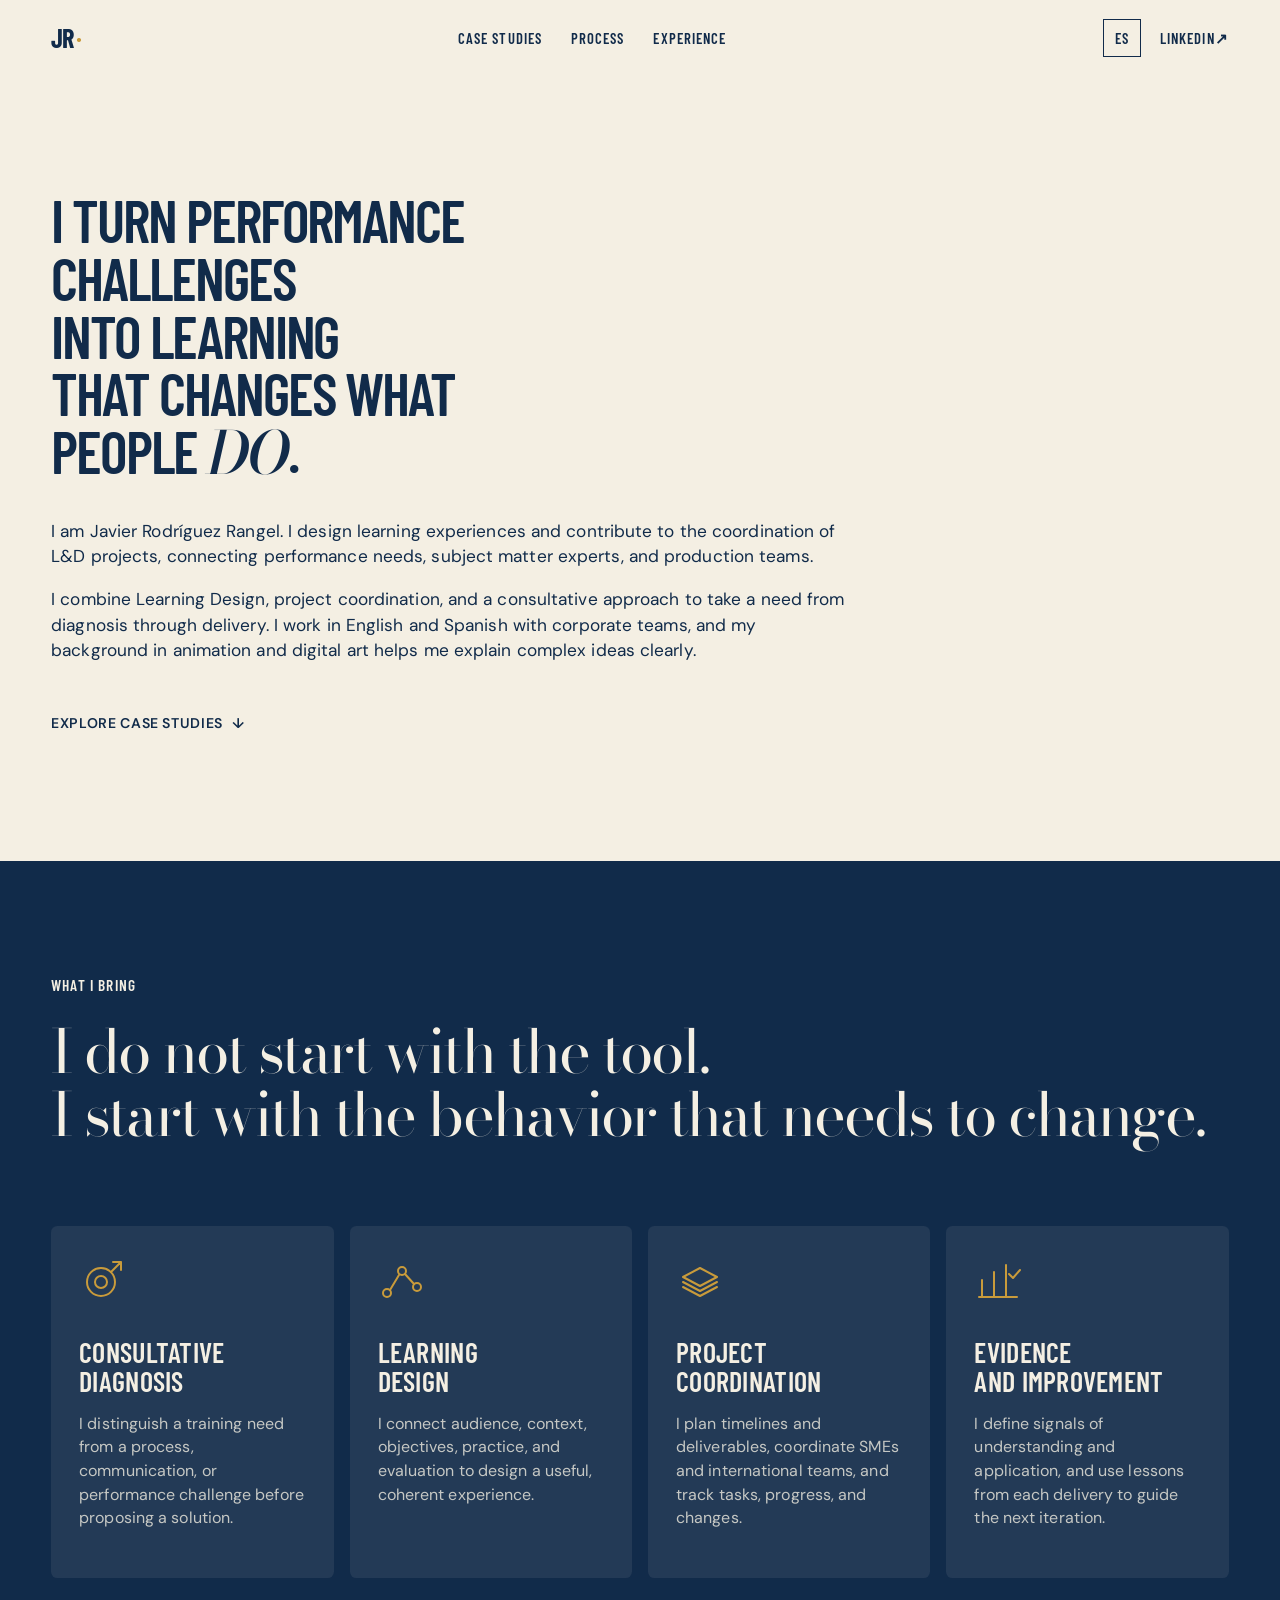
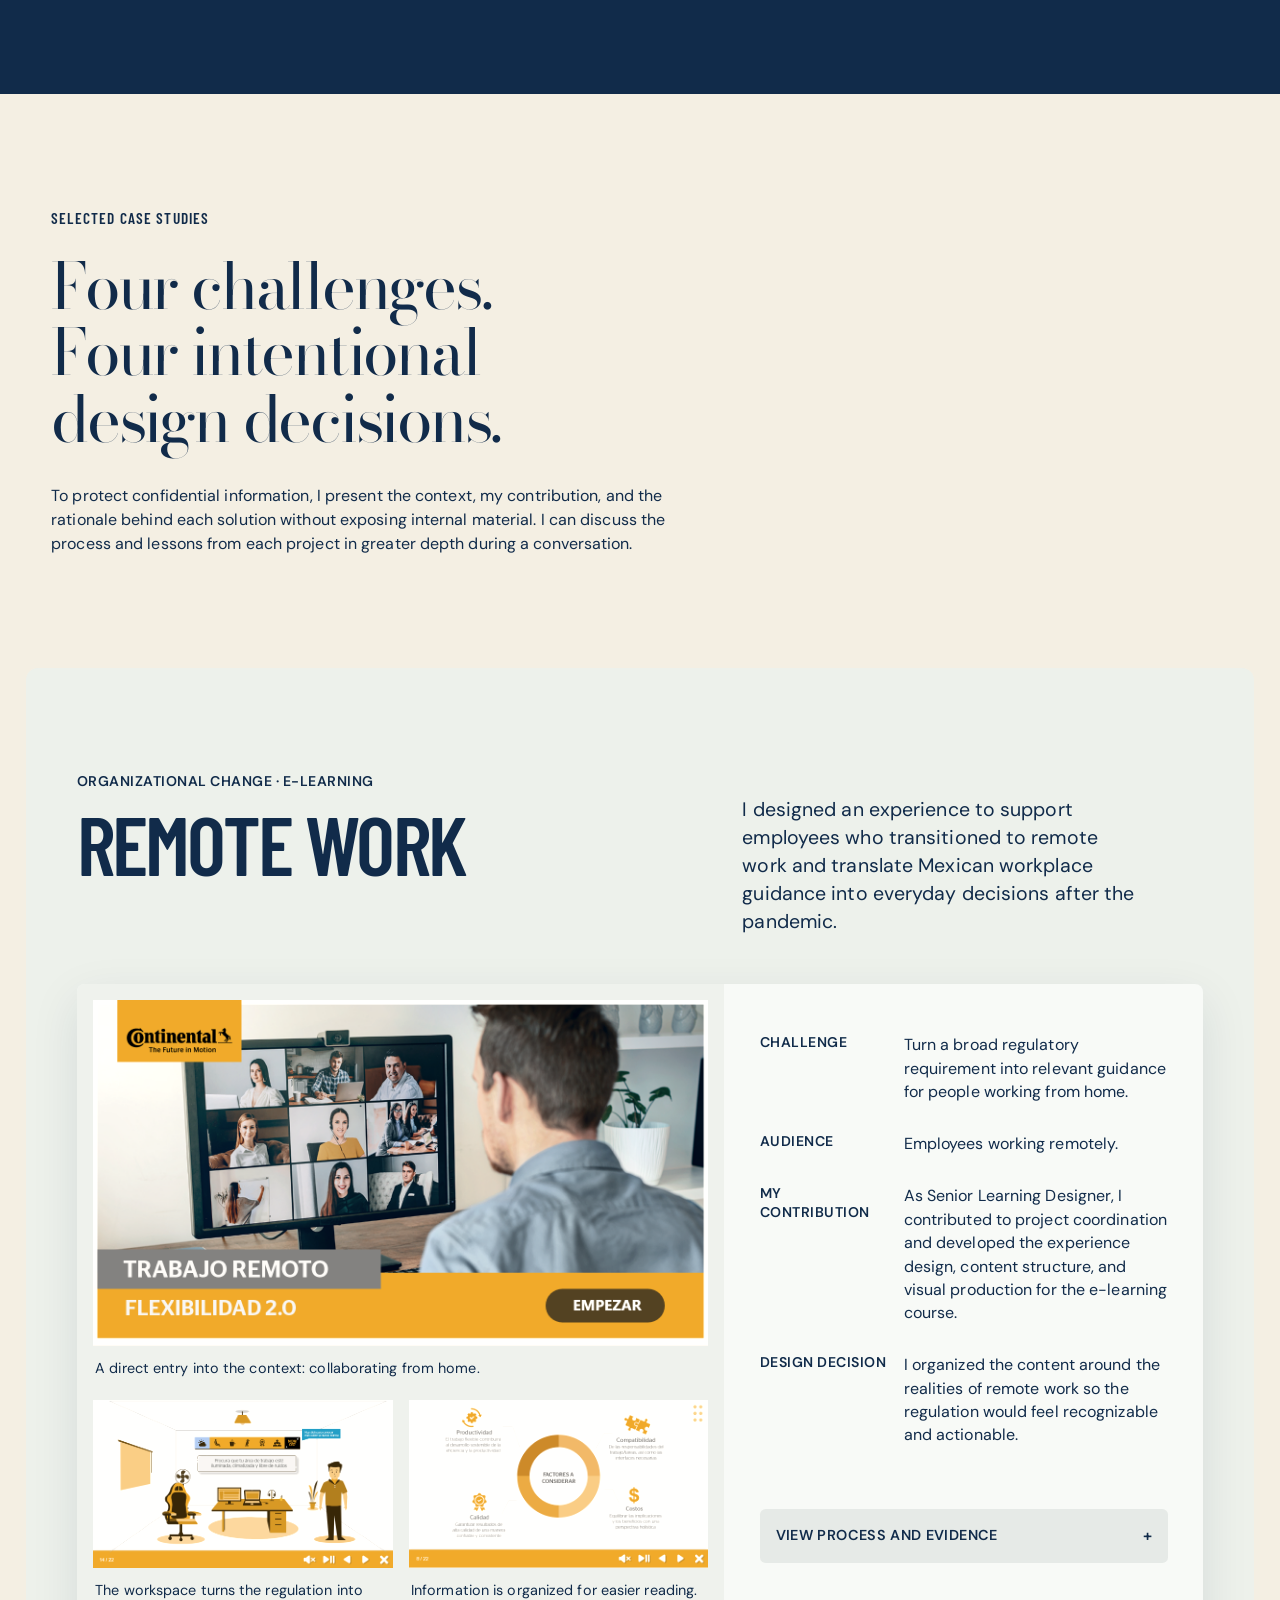
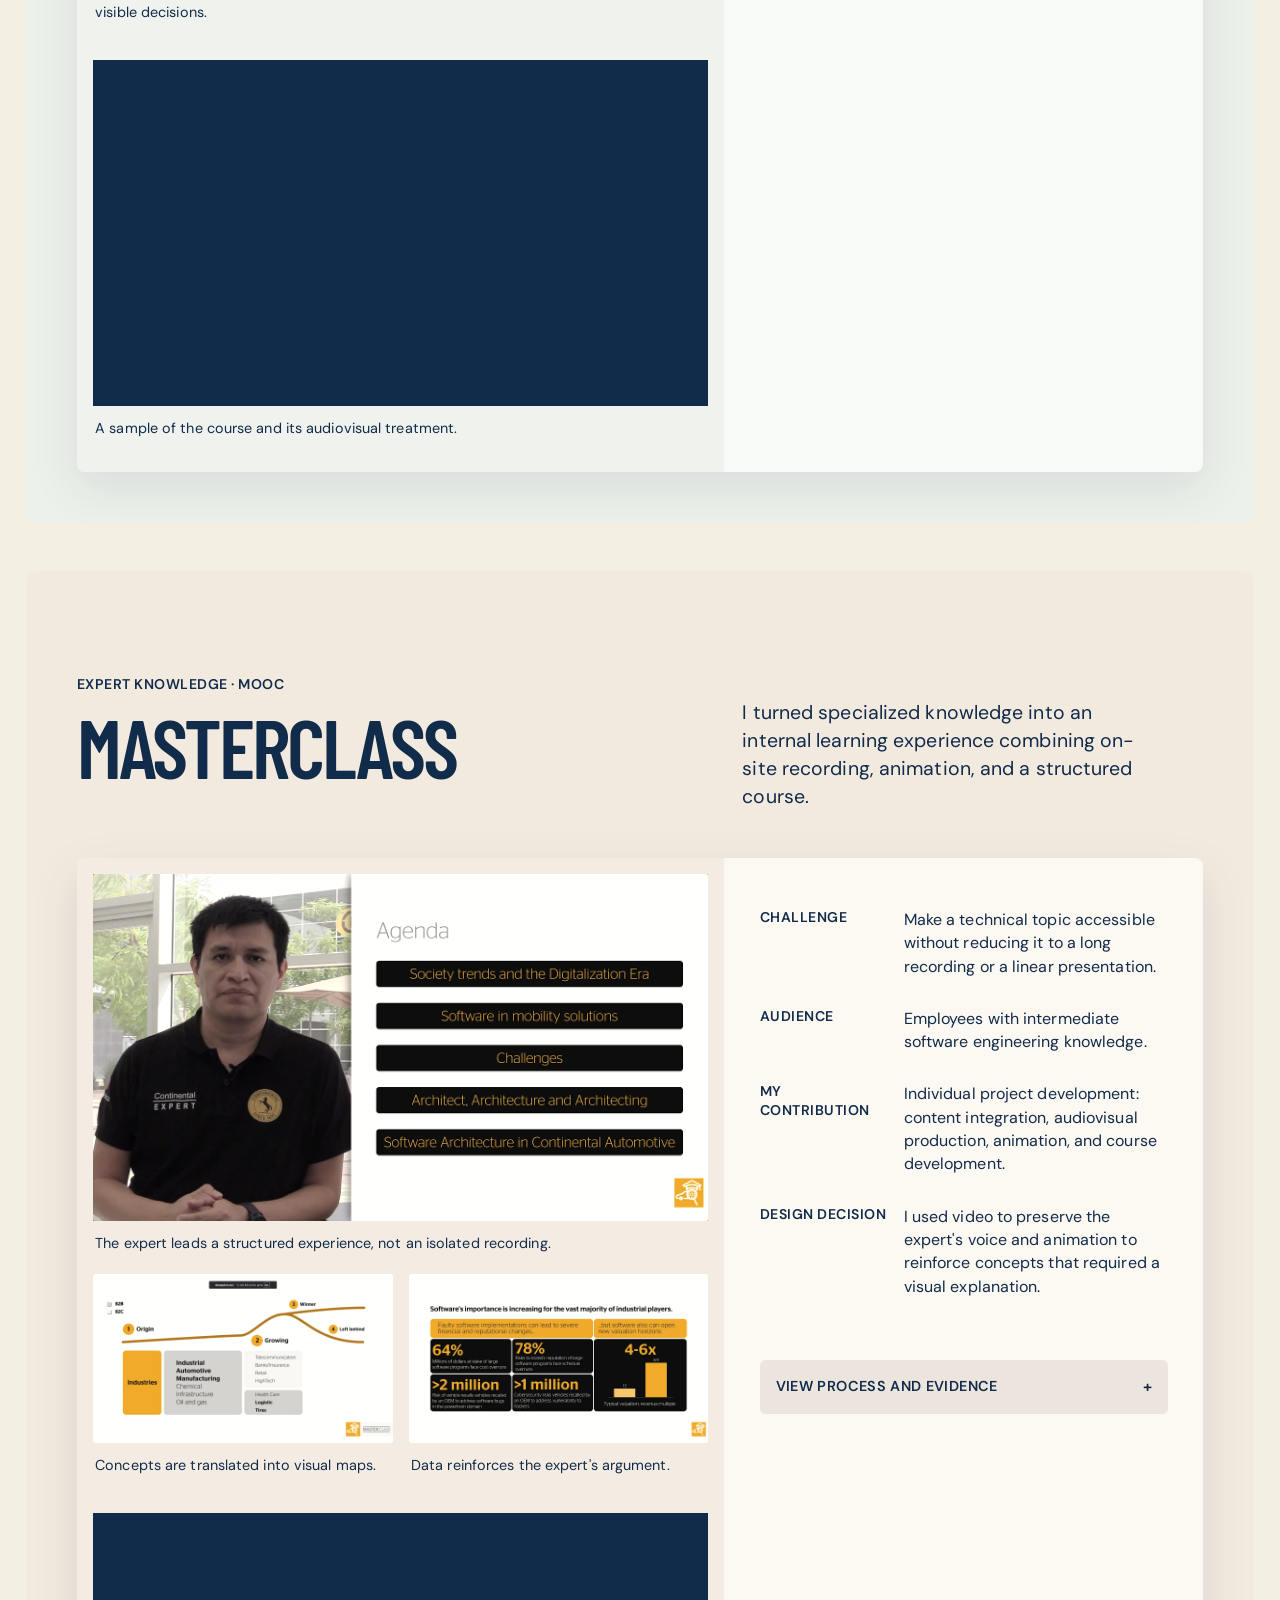
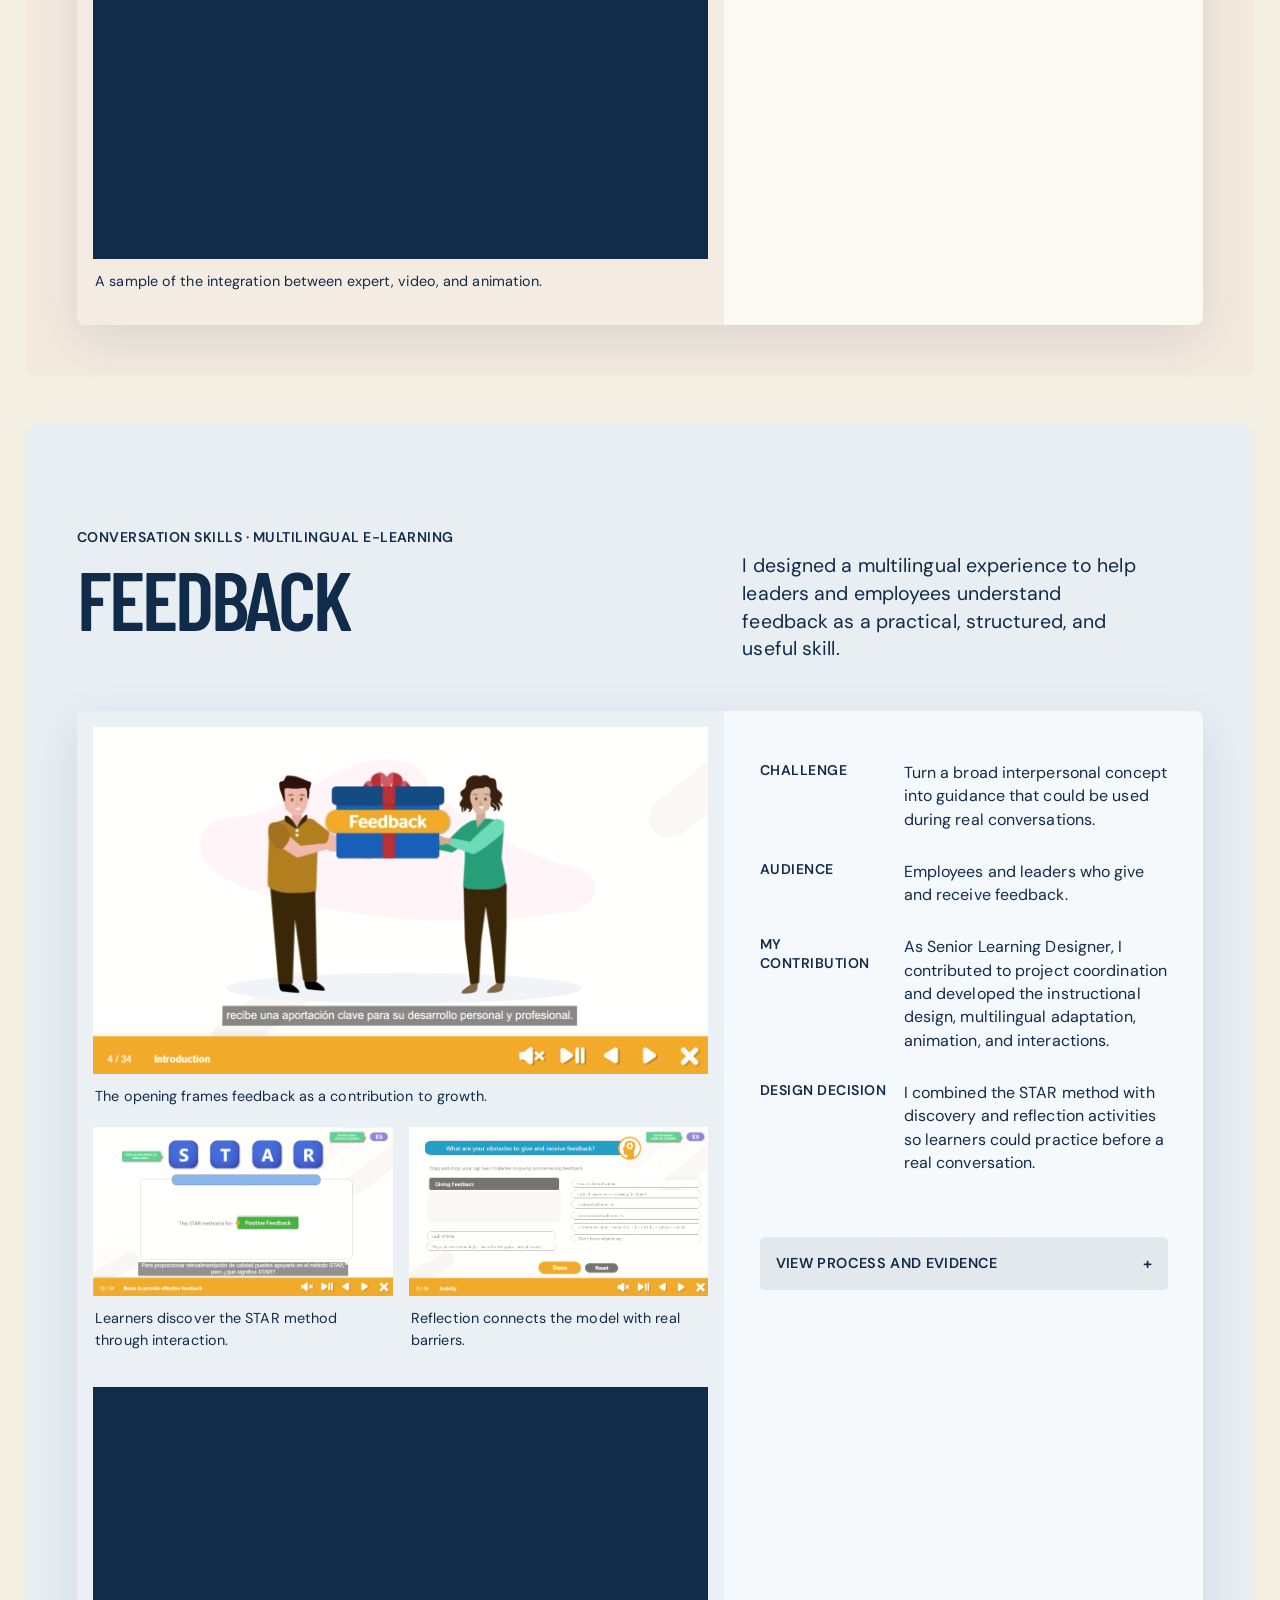
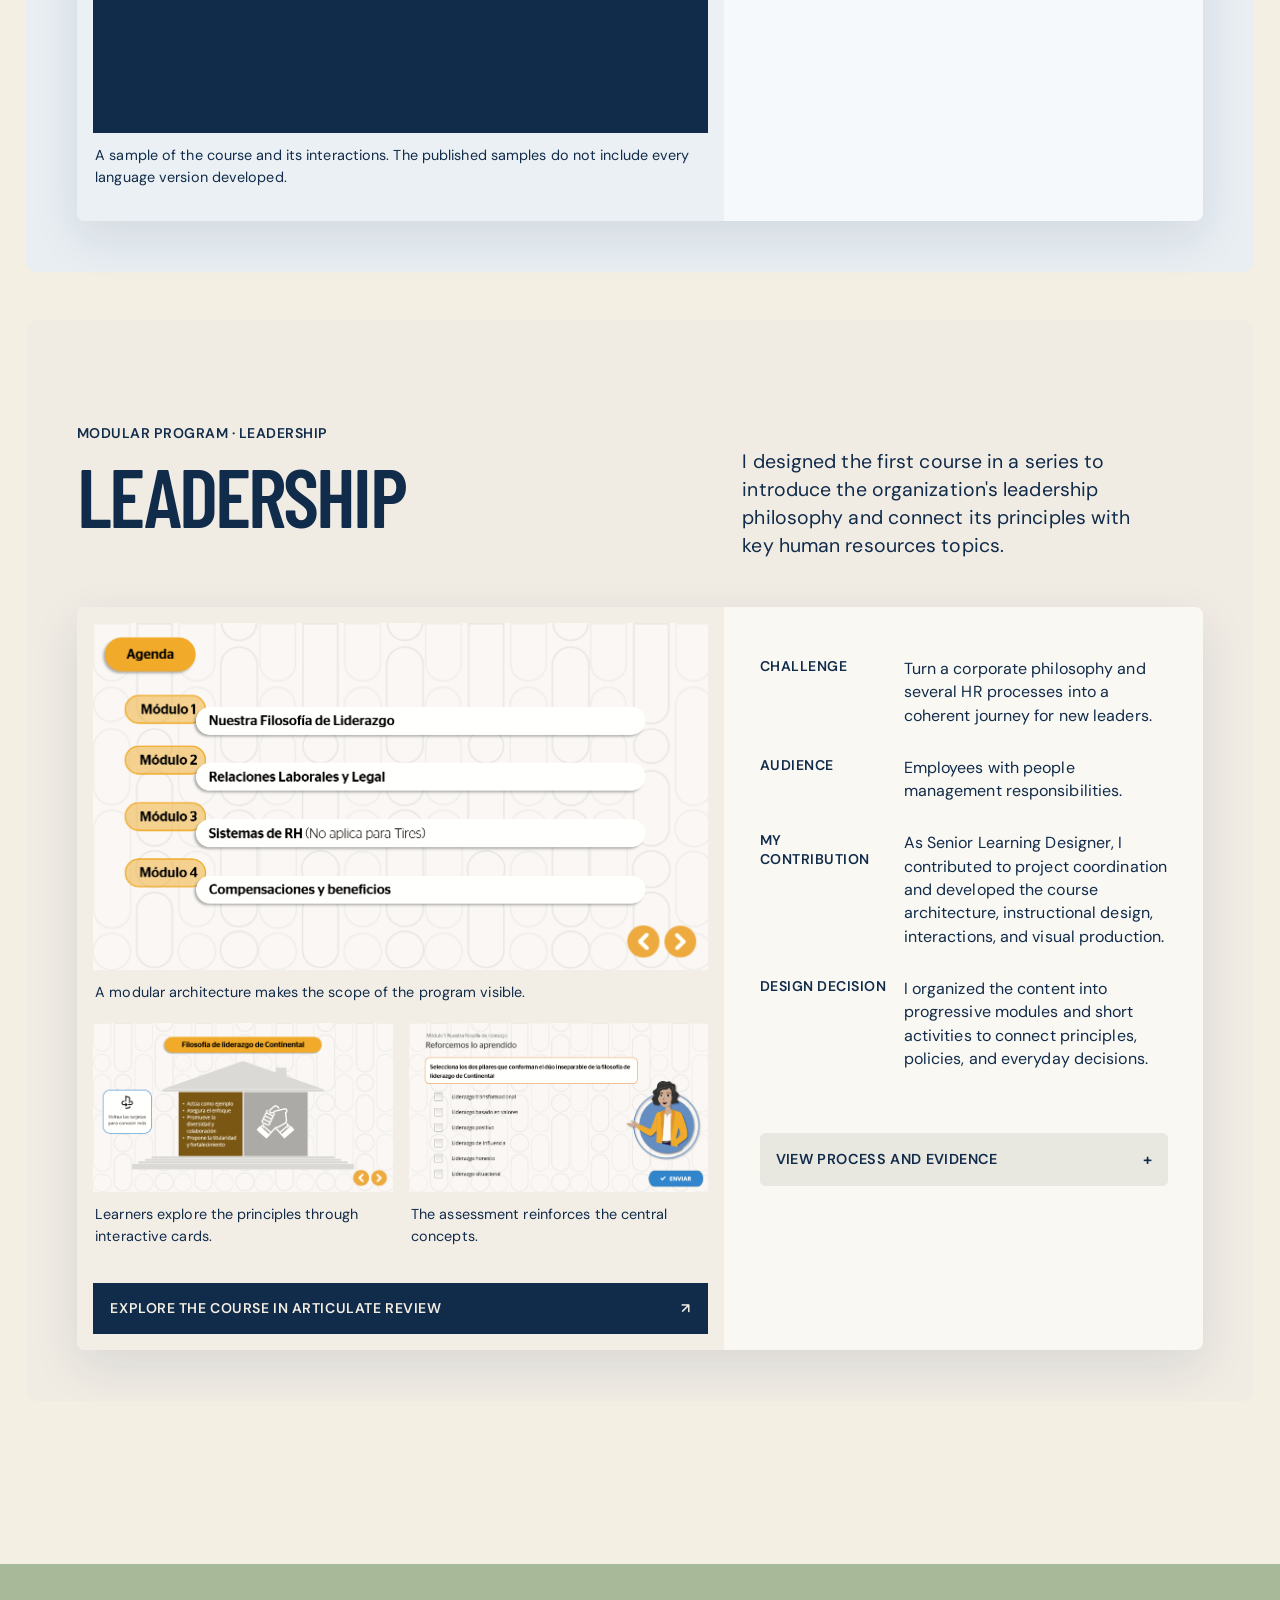
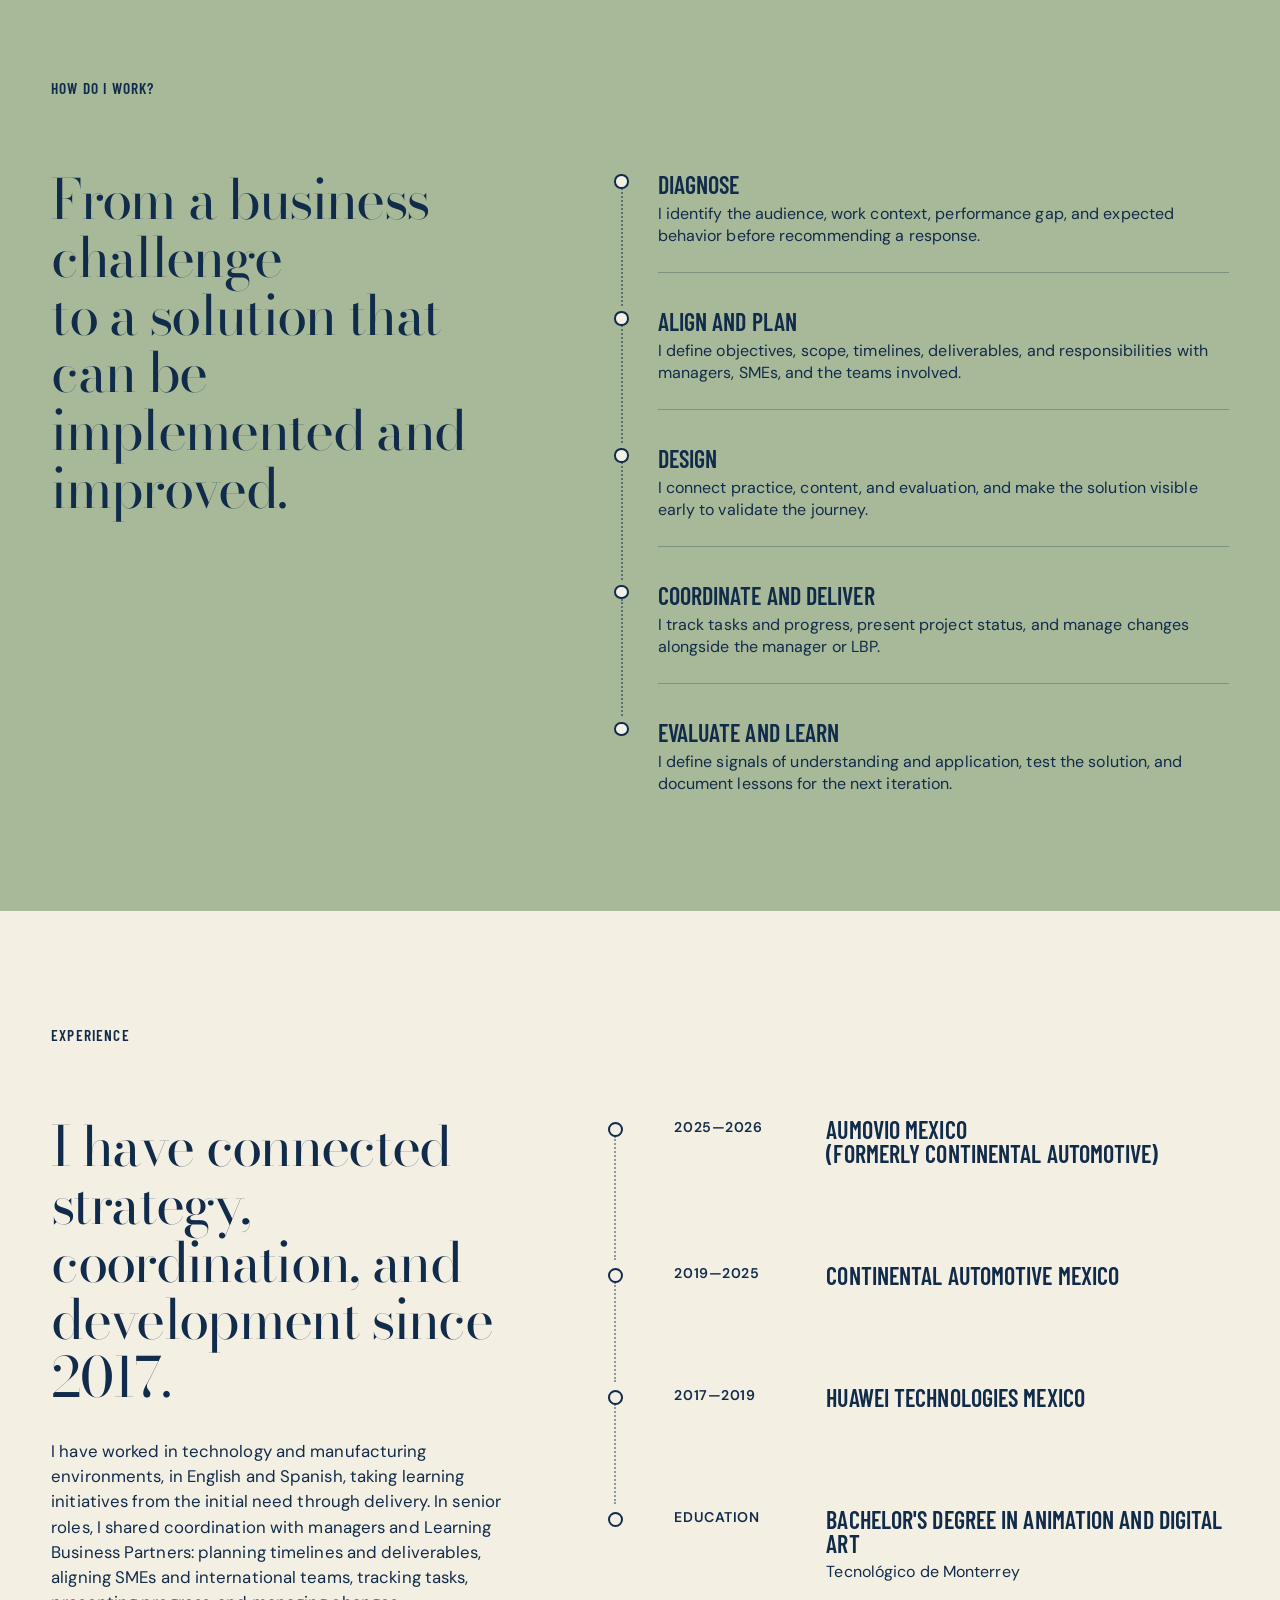
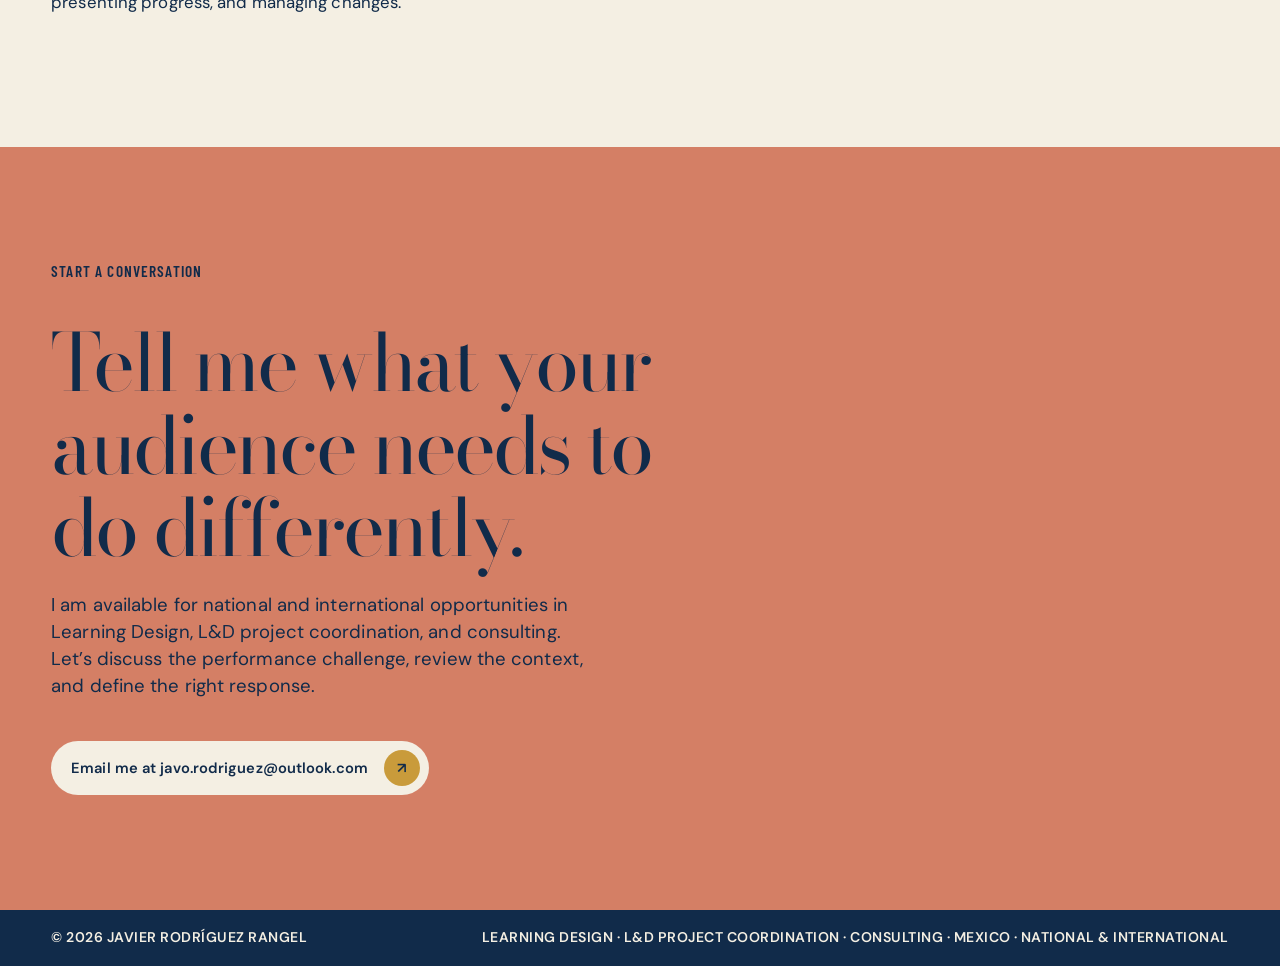
==== index-en.html @ a146ff5f "Agregar primera versión del portafolio" ====
<!doctype html>
<html lang="en">
  <head>
    <meta charset="UTF-8" />
    <meta name="viewport" content="width=device-width, initial-scale=1.0" />
    <meta name="description" content="Bilingual portfolio of Javier Rodríguez Rangel: learning design, L&amp;D project coordination, and consulting for corporate and international contexts." />
    <title>Javier Rodríguez Rangel — Learning Design, L&amp;D Coordination &amp; Consulting</title>
    <link rel="alternate" hreflang="es" href="index.html" />
    <link rel="alternate" hreflang="en" href="index-en.html" />
    <link rel="preconnect" href="https://fonts.googleapis.com" />
    <link rel="preconnect" href="https://fonts.gstatic.com" crossorigin />
    <link href="https://fonts.googleapis.com/css2?family=Barlow+Condensed:ital,wght@0,500;0,600;0,700;1,600&amp;family=Bodoni+Moda:opsz,ital,wght@6..96,500;6..96,600;6..96,500i&amp;family=DM+Sans:opsz,wght@9..40,400;9..40,500;9..40,600;9..40,700&amp;display=swap" rel="stylesheet" />
    <link rel="stylesheet" href="styles.css" />
    <script src="script.js" defer></script>
  </head>
  <body>
    <a class="skip-link" href="#content">Skip to content</a>
    <header class="site-header" data-header>
      <a class="wordmark" href="#home" aria-label="Home — Javier Rodríguez Rangel">JR<span>·</span></a>
      <nav aria-label="Main navigation">
        <a href="#cases">Case studies</a>
        <a href="#process">Process</a>
        <a href="#experience">Experience</a>
      </nav>
      <div class="header-actions">
        <a class="language-switch" href="index.html" lang="es" hreflang="es" aria-label="Ver este portafolio en español">ES</a>
        <a class="header-link" href="https://www.linkedin.com/in/javirodrigz/" target="_blank" rel="noreferrer">LinkedIn <span aria-hidden="true">↗</span></a>
      </div>
    </header>

    <main id="content">
      <section class="hero section" id="home">
        <div class="hero-grid">
          <h1><span class="headline-line">I turn performance challenges<br />into learning</span><span class="headline-line">that changes what people <em>do</em>.</span></h1>
          <div class="hero-intro">
            <p>I am Javier Rodríguez Rangel. I design learning experiences and contribute to the coordination of L&amp;D projects, connecting performance needs, subject matter experts, and production teams.</p>
            <p>I combine Learning Design, project coordination, and a consultative approach to take a need from diagnosis through delivery. I work in English and Spanish with corporate teams, and my background in animation and digital art helps me explain complex ideas clearly.</p>
            <a class="text-link" href="#cases">Explore case studies <span aria-hidden="true">↓</span></a>
          </div>
        </div>
      </section>

      <section class="value section" aria-labelledby="value-title">
        <div class="section-heading">
          <p class="eyebrow">What I bring</p>
          <h2 id="value-title"><span class="headline-line">I do not start with the tool.</span><span class="headline-line">I start with the behavior that needs to change.</span></h2>
        </div>
        <div class="value-grid">
          <article><span class="value-icon" aria-hidden="true"><svg viewBox="0 0 48 48"><circle cx="22" cy="24" r="14"/><circle cx="22" cy="24" r="6"/><path d="M32 14 42 4M34 4h8v8"/></svg></span><h3>Consultative<br />diagnosis</h3><p>I distinguish a training need from a process, communication, or performance challenge before proposing a solution.</p></article>
          <article><span class="value-icon" aria-hidden="true"><svg viewBox="0 0 48 48"><circle cx="9" cy="35" r="4"/><circle cx="24" cy="13" r="4"/><circle cx="39" cy="29" r="4"/><path d="m12 32 9-15m6-1 9 10"/></svg></span><h3>Learning<br />Design</h3><p>I connect audience, context, objectives, practice, and evaluation to design a useful, coherent experience.</p></article>
          <article><span class="value-icon" aria-hidden="true"><svg viewBox="0 0 48 48"><path d="M7 19 24 10l17 9-17 9-17-9Z"/><path d="M7 29 24 38l17-9M7 24l17 9 17-9"/></svg></span><h3>Project<br />coordination</h3><p>I plan timelines and deliverables, coordinate SMEs and international teams, and track tasks, progress, and changes.</p></article>
          <article><span class="value-icon" aria-hidden="true"><svg viewBox="0 0 48 48"><path d="M8 39V22M20 39V14M32 39V7M5 39h38"/><path d="m35 16 4 4 7-8"/></svg></span><h3>Evidence<br />and improvement</h3><p>I define signals of understanding and application, and use lessons from each delivery to guide the next iteration.</p></article>
        </div>
      </section>

      <section class="cases section" id="cases">
        <div class="cases-intro">
          <p class="eyebrow">Selected case studies</p>
          <h2>Four challenges.<br />Four intentional<br />design decisions.</h2>
          <p>To protect confidential information, I present the context, my contribution, and the rationale behind each solution without exposing internal material. I can discuss the process and lessons from each project in greater depth during a conversation.</p>
        </div>

        <article class="case case--remote" id="remote-work-case">
          <header class="case-header">
            <div><p class="project-type">Organizational change · e-Learning</p><h3>Remote Work</h3></div>
            <p>I designed an experience to support employees who transitioned to remote work and translate Mexican workplace guidance into everyday decisions after the pandemic.</p>
          </header>
          <div class="case-body">
            <div class="case-media">
              <figure class="media-featured"><img src="assets/teletrabajo/teletrabajo-portada.png" alt="Opening screen for the Remote Work Flexibility 2.0 course" loading="lazy" /><figcaption>A direct entry into the context: collaborating from home.</figcaption></figure>
              <div class="media-grid">
                <figure><img src="assets/teletrabajo/teletrabajo-interaccion.png" alt="Interactive home office scenario with NOM-037 recommendations" loading="lazy" /><figcaption>The workspace turns the regulation into visible decisions.</figcaption></figure>
                <figure><img src="assets/teletrabajo/teletrabajo-esquema.png" alt="Diagram of productivity, compatibility, costs, and quality in flexible work" loading="lazy" /><figcaption>Information is organized for easier reading.</figcaption></figure>
              </div>
              <div class="video-embed"><iframe src="https://player.vimeo.com/video/1047637145?dnt=1&amp;title=0&amp;byline=0&amp;portrait=0" title="Remote Work project video" loading="lazy" allow="autoplay; fullscreen; picture-in-picture" allowfullscreen></iframe></div>
              <p class="media-caption">A sample of the course and its audiovisual treatment.</p>
            </div>
            <div class="case-story">
              <dl>
                <div><dt>Challenge</dt><dd>Turn a broad regulatory requirement into relevant guidance for people working from home.</dd></div>
                <div><dt>Audience</dt><dd>Employees working remotely.</dd></div>
                <div><dt>My contribution</dt><dd>As Senior Learning Designer, I contributed to project coordination and developed the experience design, content structure, and visual production for the e-learning course.</dd></div>
                <div><dt>Design decision</dt><dd>I organized the content around the realities of remote work so the regulation would feel recognizable and actionable.</dd></div>
              </dl>
              <details><summary>View process and evidence <span>+</span></summary><div class="detail-grid"><p><strong>Process</strong><br />I used SAM to iterate on the solution and developed it in Captivate with assets produced in Adobe Creative Suite.</p><p><strong>What I would measure</strong><br />Understanding of self-care practices, recognition of risks, and use of the available support resources.</p></div></details>
            </div>
          </div>
        </article>

        <article class="case case--masterclass" id="masterclass-case">
          <header class="case-header">
            <div><p class="project-type">Expert knowledge · MOOC</p><h3>Masterclass</h3></div>
            <p>I turned specialized knowledge into an internal learning experience combining on-site recording, animation, and a structured course.</p>
          </header>
          <div class="case-body">
            <div class="case-media">
              <figure class="media-featured"><img src="assets/masterclass/masterclass-menu.png" alt="Subject matter expert next to the agenda for a software architecture masterclass" loading="lazy" /><figcaption>The expert leads a structured experience, not an isolated recording.</figcaption></figure>
              <div class="media-grid">
                <figure><img src="assets/masterclass/masterclass-graph1.png" alt="Diagram about industry trends and digitalization" loading="lazy" /><figcaption>Concepts are translated into visual maps.</figcaption></figure>
                <figure><img src="assets/masterclass/masterclass-graph2.png" alt="Data visualization about the importance of software in industry" loading="lazy" /><figcaption>Data reinforces the expert's argument.</figcaption></figure>
              </div>
              <div class="video-embed"><iframe src="https://player.vimeo.com/video/1049796288?dnt=1&amp;title=0&amp;byline=0&amp;portrait=0" title="Masterclass project video" loading="lazy" allow="autoplay; fullscreen; picture-in-picture" allowfullscreen></iframe></div>
              <p class="media-caption">A sample of the integration between expert, video, and animation.</p>
            </div>
            <div class="case-story">
              <dl>
                <div><dt>Challenge</dt><dd>Make a technical topic accessible without reducing it to a long recording or a linear presentation.</dd></div>
                <div><dt>Audience</dt><dd>Employees with intermediate software engineering knowledge.</dd></div>
                <div><dt>My contribution</dt><dd>Individual project development: content integration, audiovisual production, animation, and course development.</dd></div>
                <div><dt>Design decision</dt><dd>I used video to preserve the expert's voice and animation to reinforce concepts that required a visual explanation.</dd></div>
              </dl>
              <details><summary>View process and evidence <span>+</span></summary><div class="detail-grid"><p><strong>Process</strong><br />I developed the project with SAM, Captivate, and Adobe Creative Suite, from production through publication as an internal course.</p><p><strong>What I would measure</strong><br />Completion, perceived clarity, and the ability to apply the concepts in workplace situations.</p></div></details>
            </div>
          </div>
        </article>

        <article class="case case--feedback" id="feedback-case">
          <header class="case-header">
            <div><p class="project-type">Conversation skills · Multilingual e-Learning</p><h3>Feedback</h3></div>
            <p>I designed a multilingual experience to help leaders and employees understand feedback as a practical, structured, and useful skill.</p>
          </header>
          <div class="case-body">
            <div class="case-media">
              <figure class="media-featured"><img src="assets/feedback/feedback-captura.png" alt="Animated scene of two employees exchanging feedback" loading="lazy" /><figcaption>The opening frames feedback as a contribution to growth.</figcaption></figure>
              <div class="media-grid">
                <figure><img src="assets/feedback/feedback-interaccion.png" alt="Interactive activity about the STAR feedback method" loading="lazy" /><figcaption>Learners discover the STAR method through interaction.</figcaption></figure>
                <figure><img src="assets/feedback/feedback-quiz.png" alt="Drag-and-drop activity about barriers to giving and receiving feedback" loading="lazy" /><figcaption>Reflection connects the model with real barriers.</figcaption></figure>
              </div>
              <div class="video-embed"><iframe src="https://player.vimeo.com/video/1050101038?dnt=1&amp;title=0&amp;byline=0&amp;portrait=0" title="Feedback project video" loading="lazy" allow="autoplay; fullscreen; picture-in-picture" allowfullscreen></iframe></div>
              <p class="media-caption">A sample of the course and its interactions. The published samples do not include every language version developed.</p>
            </div>
            <div class="case-story">
              <dl>
                <div><dt>Challenge</dt><dd>Turn a broad interpersonal concept into guidance that could be used during real conversations.</dd></div>
                <div><dt>Audience</dt><dd>Employees and leaders who give and receive feedback.</dd></div>
                <div><dt>My contribution</dt><dd>As Senior Learning Designer, I contributed to project coordination and developed the instructional design, multilingual adaptation, animation, and interactions.</dd></div>
                <div><dt>Design decision</dt><dd>I combined the STAR method with discovery and reflection activities so learners could practice before a real conversation.</dd></div>
              </dl>
              <details><summary>View process and evidence <span>+</span></summary><div class="detail-grid"><p><strong>Process</strong><br />I applied ADDIE and developed the experience with Captivate and Adobe Creative Suite.</p><p><strong>What I would measure</strong><br />Recognition of the STAR method, confidence to start the conversation, and application of a clear structure.</p></div></details>
            </div>
          </div>
        </article>

        <article class="case case--leadership" id="leadership-case">
          <header class="case-header">
            <div><p class="project-type">Modular program · Leadership</p><h3>Leadership</h3></div>
            <p>I designed the first course in a series to introduce the organization's leadership philosophy and connect its principles with key human resources topics.</p>
          </header>
          <div class="case-body">
            <div class="case-media">
              <figure class="media-featured"><img src="assets/liderazgo/liderazgo-agenda.png" alt="Four-module agenda for the leadership program" loading="lazy" /><figcaption>A modular architecture makes the scope of the program visible.</figcaption></figure>
              <div class="media-grid">
                <figure><img src="assets/liderazgo/liderazgo-interaccion.png" alt="Interactive cards about Continental's leadership philosophy" loading="lazy" /><figcaption>Learners explore the principles through interactive cards.</figcaption></figure>
                <figure><img src="assets/liderazgo/liderazgo-quiz.png" alt="Assessment question about the pillars of the leadership philosophy" loading="lazy" /><figcaption>The assessment reinforces the central concepts.</figcaption></figure>
              </div>
              <a class="media-cta" href="https://360.articulate.com/review/content/f5d93720-f4d0-4642-a43a-aef7619f40c2/review" target="_blank" rel="noreferrer">Explore the course in Articulate Review <span aria-hidden="true">↗</span></a>
            </div>
            <div class="case-story">
              <dl>
                <div><dt>Challenge</dt><dd>Turn a corporate philosophy and several HR processes into a coherent journey for new leaders.</dd></div>
                <div><dt>Audience</dt><dd>Employees with people management responsibilities.</dd></div>
                <div><dt>My contribution</dt><dd>As Senior Learning Designer, I contributed to project coordination and developed the course architecture, instructional design, interactions, and visual production.</dd></div>
                <div><dt>Design decision</dt><dd>I organized the content into progressive modules and short activities to connect principles, policies, and everyday decisions.</dd></div>
              </dl>
              <details><summary>View process and evidence <span>+</span></summary><div class="detail-grid"><p><strong>Process</strong><br />I used SAM and developed the experience in Articulate with assets produced in Adobe Creative Suite.</p><p><strong>What I would measure</strong><br />Understanding of the philosophy, recognition of HR resources, and the ability to select aligned responses.</p></div></details>
            </div>
          </div>
        </article>

        <!-- Wireless and Shopfloor will be added as text-based coordination cases once their context, scope, responsibilities, and outcomes are documented. -->
      </section>

      <section class="process section" id="process">
        <p class="eyebrow">How do I work?</p>
        <div class="process-grid">
          <h2>From a business challenge<br />to a solution that can be<br />implemented and improved.</h2>
          <ol>
            <li><span aria-hidden="true"></span><div><h3>Diagnose</h3><p>I identify the audience, work context, performance gap, and expected behavior before recommending a response.</p></div></li>
            <li><span aria-hidden="true"></span><div><h3>Align and plan</h3><p>I define objectives, scope, timelines, deliverables, and responsibilities with managers, SMEs, and the teams involved.</p></div></li>
            <li><span aria-hidden="true"></span><div><h3>Design</h3><p>I connect practice, content, and evaluation, and make the solution visible early to validate the journey.</p></div></li>
            <li><span aria-hidden="true"></span><div><h3>Coordinate and deliver</h3><p>I track tasks and progress, present project status, and manage changes alongside the manager or LBP.</p></div></li>
            <li><span aria-hidden="true"></span><div><h3>Evaluate and learn</h3><p>I define signals of understanding and application, test the solution, and document lessons for the next iteration.</p></div></li>
          </ol>
        </div>
      </section>

      <section class="experience section" id="experience">
        <p class="eyebrow">Experience</p>
        <div class="experience-grid">
          <div><h2>I have connected strategy, coordination, and development since 2017.</h2><p>I have worked in technology and manufacturing environments, in English and Spanish, taking learning initiatives from the initial need through delivery. In senior roles, I shared coordination with managers and Learning Business Partners: planning timelines and deliverables, aligning SMEs and international teams, tracking tasks, presenting progress, and managing changes.</p></div>
          <ol>
            <li><span>2025—2026</span><div><h3>AUMOVIO Mexico<br />(formerly Continental Automotive)</h3></div></li>
            <li><span>2019—2025</span><div><h3>Continental Automotive Mexico</h3></div></li>
            <li><span>2017—2019</span><div><h3>Huawei Technologies Mexico</h3></div></li>
            <li><span>Education</span><div><h3>Bachelor's degree in Animation and Digital Art</h3><p>Tecnológico de Monterrey</p></div></li>
          </ol>
        </div>
      </section>

      <section class="contact section" id="contact">
        <p class="eyebrow">Start a conversation</p>
        <h2>Tell me what your audience needs to do differently.</h2>
        <p>I am available for national and international opportunities in Learning Design, L&amp;D project coordination, and consulting. Let’s discuss the performance challenge, review the context, and define the right response.</p>
        <a class="button" href="mailto:javo.rodriguez@outlook.com">Email me at javo.rodriguez@outlook.com <span aria-hidden="true">↗</span></a>
      </section>
    </main>
    <footer><span>© <span data-year></span> Javier Rodríguez Rangel</span><span>Learning Design · L&amp;D Project Coordination · Consulting · Mexico · National &amp; international</span></footer>
  </body>
</html>
---- styles.css ----
:root {
  --ink: #112b4a;
  --paper: #f4efe3;
  --acid: #a8b99a;
  --coral: #d47f65;
  --sky: #d6e0d3;
  --gold: #c99b3b;
  --line: rgba(17, 43, 74, 0.22);
  --mono: "DM Sans", sans-serif;
  --sans: "DM Sans", sans-serif;
  --serif: "Bodoni Moda", Georgia, serif;
  --display: "Barlow Condensed", sans-serif;
}

* { box-sizing: border-box; }
html { scroll-behavior: smooth; scroll-padding-top: 5rem; }
body { margin: 0; background: var(--paper); color: var(--ink); font-family: var(--sans); font-size: 1rem; line-height: 1.5; letter-spacing: 0.006em; }
a { color: inherit; }
p, h1, h2, h3, dl, dd { margin-top: 0; }

:focus-visible { outline: 3px solid var(--paper); outline-offset: 3px; box-shadow: 0 0 0 6px var(--ink); }

.skip-link { position: absolute; left: -999px; }
.skip-link:focus { left: 1rem; top: 1rem; z-index: 10; background: var(--ink); color: var(--paper); padding: 0.75rem 1rem; }
.site-header { position: sticky; top: 0; z-index: 5; display: flex; align-items: center; justify-content: space-between; padding: 1rem 4vw; background: color-mix(in srgb, var(--paper) 96%, transparent); backdrop-filter: blur(12px); font: 600 0.92rem/1 var(--display); text-transform: uppercase; letter-spacing: 0.075em; }
.site-header.is-scrolled { box-shadow: 0 8px 25px rgba(17, 43, 74, 0.1); }
.wordmark { display: flex; align-items: center; gap: 0.15rem; font: 700 1.65rem/0.8 var(--display); text-decoration: none; letter-spacing: -0.03em; }
.wordmark span { color: var(--gold); }
nav { display: flex; gap: 1.8rem; }
.header-actions { display: flex; align-items: center; gap: 1.2rem; }
nav a, .header-link, .language-switch, .text-link { min-height: 2.75rem; display: inline-flex; align-items: center; text-decoration: none; }
.language-switch { display: grid; place-items: center; min-width: 2.35rem; min-height: 2.35rem; border: 1px solid var(--ink); border-radius: 0; letter-spacing: 0.04em; }
.language-switch:hover { background: var(--ink); color: var(--paper); }
nav a:hover, .header-link:hover, .text-link:hover, .inline-link:hover { text-decoration: underline; text-underline-offset: 0.3em; }

.section { padding: clamp(4.5rem, 9vw, 9rem) 4vw; }
.eyebrow { margin: 0; font: 600 0.96rem/1.3 var(--display); letter-spacing: 0.075em; text-transform: uppercase; }

.hero { display: flex; flex-direction: column; justify-content: center; gap: 2rem; }
.hero-grid { display: block; }
h1 { max-width: 18ch; margin-bottom: 0; font-family: var(--display); font-size: clamp(2.8rem, 4.6vw, 4.8rem); letter-spacing: -0.035em; line-height: 0.98; font-weight: 600; text-transform: uppercase; }
h1 em { font-family: var(--serif); font-weight: 500; }
.headline-line { display: block; }
.hero-intro { max-width: 50rem; margin-top: 2.25rem; font-size: 1.08rem; line-height: 1.48; }
.hero-intro p + p { margin-top: 1rem; }
.text-link { gap: 0.6rem; margin-top: 1.3rem; font: 600 0.88rem/1.35 var(--sans); letter-spacing: 0.045em; text-transform: uppercase; }
.value { background: var(--ink); color: var(--paper); }
.section-heading { margin-bottom: 5rem; }
.section-heading h2 { max-width: none; margin: 1.5rem 0 0; font: clamp(2.3rem, 4.7vw, 4.8rem)/1.05 var(--serif); letter-spacing: -0.032em; }
.section-heading h2 .headline-line:first-child { white-space: nowrap; }
.value-grid { display: grid; grid-template-columns: repeat(4, 1fr); gap: 1rem; }
.value-grid article { min-height: 22rem; display: flex; flex-direction: column; align-items: flex-start; justify-content: flex-start; padding: 2rem 1.75rem; background: rgba(244, 239, 227, 0.075); border-radius: 0.4rem; text-align: left; }
.has-reveal .value-grid article { opacity: 0; transform: translateY(1.25rem); transition: opacity 900ms ease, transform 900ms cubic-bezier(0.22, 1, 0.36, 1); }
.has-reveal .value-grid article:nth-child(2) { transition-delay: 320ms; }
.has-reveal .value-grid article:nth-child(3) { transition-delay: 640ms; }
.has-reveal .value-grid article:nth-child(4) { transition-delay: 960ms; }
.has-reveal .value-grid article.is-visible { opacity: 1; transform: translateY(0); }
.value-icon { display: block; width: 3rem; height: 3rem; margin-bottom: 2rem; color: var(--gold); }
.value-icon svg { display: block; width: 100%; height: 100%; fill: none; stroke: currentColor; stroke-width: 2; stroke-linecap: round; stroke-linejoin: round; }
.value-grid h3 { min-height: 2em; margin: 0 0 1rem; font: 600 1.75rem/1.02 var(--display); letter-spacing: 0.01em; text-transform: uppercase; }
.value-grid p { max-width: 16rem; margin-bottom: 0; line-height: 1.48; color: rgba(244, 239, 227, 0.78); }

.cases { padding-top: clamp(5rem, 9vw, 9rem); }
.cases-intro { margin-bottom: 7rem; }
.cases-intro h2 { max-width: 15ch; margin: 1.5rem 0 0; font: clamp(3rem, 5vw, 5.25rem)/1.04 var(--serif); letter-spacing: -0.035em; }
.cases-intro > p:last-child { max-width: 42rem; margin: 2rem 0 0; line-height: 1.5; }
.case { position: relative; margin: 0 -2vw 3rem; padding: clamp(2rem, 4vw, 4rem); background: var(--case-tint); border-radius: 0.75rem; }
.case--remote { --case-tint: #edf1eb; --case-surface: #f8faf7; }
.case--masterclass { --case-tint: #f3eadf; --case-surface: #fcf8f2; }
.case--feedback { --case-tint: #e8eef2; --case-surface: #f6f9fb; }
.case--leadership { --case-tint: #f0ece4; --case-surface: #faf8f3; }
.case-header { display: grid; grid-template-columns: 1.1fr 0.9fr; gap: 8vw; padding: 3.3rem 0 3rem; }
.project-type { margin-bottom: 0.8rem; font: 600 0.88rem/1.35 var(--sans); letter-spacing: 0.035em; text-transform: uppercase; }
.case-header h3 { margin: 0; font: 600 clamp(3.7rem, 6.5vw, 6.75rem)/0.94 var(--display); letter-spacing: -0.035em; text-transform: uppercase; }
.case-header > p { max-width: 34rem; margin: 1.5rem 4rem 0 0; font-size: 1.22rem; line-height: 1.43; }
.case-body { display: grid; grid-template-columns: 1.15fr 0.85fr; align-items: start; overflow: clip; background: var(--case-surface); border-radius: 0.5rem; box-shadow: 0 1rem 3rem rgba(17, 43, 74, 0.1); }
.case-media { min-width: 0; padding: 1rem; background: color-mix(in srgb, var(--case-tint) 84%, var(--case-surface)); }
.case-media figure { margin: 0; }
.case-media img { display: block; width: 100%; height: auto; filter: saturate(0.78) contrast(1.04) sepia(0.06); transition: filter 220ms ease, transform 220ms ease; }
.case-media figure:hover img { filter: saturate(1) contrast(1); transform: scale(1.01); }
.case-media figcaption, .media-caption { margin: 0; padding: 0.75rem 0.15rem 1rem; font: 0.9rem/1.5 var(--sans); }
.media-featured img { aspect-ratio: 16 / 9; object-fit: cover; }
.media-grid { display: grid; grid-template-columns: 1fr 1fr; gap: 1rem; padding-top: 0.25rem; }
.media-grid img { aspect-ratio: 16 / 9; object-fit: cover; }
.video-embed { position: relative; aspect-ratio: 16 / 9; margin-top: 1.25rem; overflow: hidden; background: var(--ink); }
.video-embed iframe { position: absolute; inset: 0; width: 100%; height: 100%; border: 0; }
.media-cta { display: flex; align-items: center; justify-content: space-between; gap: 1rem; min-height: 3rem; margin-top: 1.25rem; padding: 1rem 1.1rem; background: var(--ink); color: var(--paper); font: 600 0.88rem/1.3 var(--sans); text-decoration: none; text-transform: uppercase; letter-spacing: 0.04em; }
.media-cta:hover { background: var(--gold); color: var(--ink); }
.case-story { position: sticky; top: 5rem; display: flex; flex-direction: column; justify-content: space-between; padding: 2.2rem; }
dl { margin-bottom: 3rem; }
dl > div { display: grid; grid-template-columns: 8rem 1fr; gap: 1rem; padding: 0.9rem 0; }
dt { font: 600 0.88rem/1.35 var(--sans); letter-spacing: 0.035em; text-transform: uppercase; }
dd { margin: 0; line-height: 1.46; }
details { padding: 0 1rem; background: color-mix(in srgb, var(--case-tint) 78%, var(--ink) 4%); border-radius: 0.35rem; }
summary { display: flex; justify-content: space-between; align-items: center; min-height: 3rem; padding: 1rem 0; cursor: pointer; font: 600 0.9rem/1.35 var(--sans); letter-spacing: 0.025em; text-transform: uppercase; list-style: none; }
summary::-webkit-details-marker { display: none; }
summary span { font-size: 1rem; transition: transform 180ms ease; }
details[open] summary span { transform: rotate(45deg); }
.detail-grid { display: grid; grid-template-columns: 1fr 1fr; gap: 1.5rem; padding: 1rem 0 1.5rem; }
.detail-grid p { margin: 0; font-size: 0.88rem; line-height: 1.5; }
.inline-link { font-weight: 600; }

.process { background: var(--acid); }
.process-grid, .experience-grid { display: grid; grid-template-columns: minmax(29rem, 0.95fr) 1.2fr; gap: 6vw; margin-top: 4.5rem; }
.process h2, .experience h2 { max-width: 13ch; margin: 0; font: clamp(2.2rem, 4.3vw, 4.5rem)/1.05 var(--serif); letter-spacing: -0.03em; }
ol { margin: 0; padding: 0; list-style: none; }
.process ol { display: grid; gap: 0; }
.process ol li { position: relative; display: grid; grid-template-columns: 1.6rem 1fr; gap: 1.1rem; padding: 0 0 2.2rem; }
.process ol li:last-child { padding-bottom: 0; }
.process ol li::after { content: ""; position: absolute; top: 1.05rem; bottom: 0.15rem; left: 0.39rem; border-left: 2px dotted rgba(17, 43, 74, 0.5); }
.process ol li:last-child::after { display: none; }
.process ol > li > span { position: relative; z-index: 1; width: 0.9rem; height: 0.9rem; margin-top: 0.2rem; background: var(--paper); border: 2px solid var(--ink); border-radius: 50%; }
.process ol li div { padding: 0.15rem 0 1.5rem; border-bottom: 1px solid rgba(17, 43, 74, 0.28); }
.process ol li:last-child div { padding-bottom: 0; border-bottom: 0; }
.experience ol { display: grid; gap: 0; padding-left: 2.25rem; }
.experience ol li { position: relative; display: grid; grid-template-columns: 8rem 1fr; gap: 1.5rem; padding: 0 0 2.75rem 1.5rem; }
.experience ol li:last-child { padding-bottom: 0; }
.experience ol li::before { content: ""; position: absolute; z-index: 1; top: 0.25rem; left: -2.68rem; width: 0.72rem; height: 0.72rem; background: var(--paper); border: 2px solid var(--ink); border-radius: 50%; }
.experience ol li::after { content: ""; position: absolute; top: 1.15rem; bottom: 0.25rem; left: -2.27rem; border-left: 2px dotted rgba(17, 43, 74, 0.45); }
.experience ol li:last-child::after { display: none; }
.experience ol span { font: 600 0.88rem/1.35 var(--sans); letter-spacing: 0.04em; text-transform: uppercase; }
ol h3 { margin-bottom: 0.35rem; font: 600 1.5rem/1 var(--display); text-transform: uppercase; }
ol p { margin: 0; line-height: 1.4; }
.experience { background: var(--paper); }
.experience-grid > div > p { max-width: 35rem; margin-top: 2rem; font-size: 1.05rem; line-height: 1.5; }

.contact { min-height: 78vh; display: flex; flex-direction: column; justify-content: center; align-items: flex-start; background: var(--coral); }
.contact h2 { max-width: 14ch; margin: 2.5rem 0 1.4rem; font: clamp(3.2rem, 6.2vw, 6.5rem)/1.04 var(--serif); letter-spacing: -0.038em; }
.contact > p:not(.eyebrow) { max-width: 34rem; font-size: 1.16rem; line-height: 1.45; }
.button { display: inline-flex; align-items: center; gap: 1rem; min-height: 3.25rem; margin-top: 1.4rem; padding: 0.55rem 0.6rem 0.55rem 1.25rem; background: var(--paper); color: var(--ink); border-radius: 999px; font: 600 0.92rem var(--sans); text-decoration: none; }
.button span { display: grid; place-items: center; width: 2.25rem; height: 2.25rem; background: var(--gold); border-radius: 50%; transition: transform 180ms ease; }
.button:hover { background: var(--ink); color: var(--paper); }
.button:hover span { transform: translate(2px, -2px); }
footer { display: flex; justify-content: space-between; padding: 1.1rem 4vw; background: var(--ink); color: var(--paper); font: 600 0.88rem/1.5 var(--sans); letter-spacing: 0.035em; text-transform: uppercase; }

@media (max-width: 1050px) {
  .value-grid { grid-template-columns: 1fr 1fr; }
  .process-grid, .experience-grid { grid-template-columns: 1fr; gap: 2.5rem; }
}

@media (max-width: 720px) {
  .site-header { padding: 1rem 5vw; }
  nav { display: none; }
  .section { padding: 4.5rem 5vw; }
  .hero { min-height: auto; }
  .hero-grid, .case-header, .case-body, .process-grid, .experience-grid { grid-template-columns: 1fr; gap: 2.5rem; }
  .hero-intro { font-size: 1rem; }
  .section-heading h2 .headline-line:first-child { white-space: normal; }
  .value-grid { grid-template-columns: 1fr; }
  .value-grid article { min-height: 20rem; }
  .cases-intro { margin-bottom: 5rem; }
  .case { margin: 0 0 2rem; padding: 1.25rem; }
  .case-header > p { margin: 0; font-size: 1.05rem; }
  .case-media { border-right: 0; }
  .media-grid { grid-template-columns: 1fr; }
  .case-story { padding: 1.3rem; }
  .case-story { position: static; }
  dl > div { grid-template-columns: 1fr; gap: 0.5rem; }
  .detail-grid { grid-template-columns: 1fr; }
  .process h2, .experience h2 { max-width: 14ch; }
  .experience ol li { grid-template-columns: 1fr; gap: 0.5rem; }
  .header-link { font-size: 0.75rem; }
  footer { gap: 1rem; }
}

@media (prefers-reduced-motion: reduce) {
  html { scroll-behavior: auto; }
  *, *::before, *::after { scroll-behavior: auto !important; transition-duration: 0.01ms !important; animation-duration: 0.01ms !important; animation-iteration-count: 1 !important; }
  .has-reveal .value-grid article { opacity: 1; transform: none; }
}
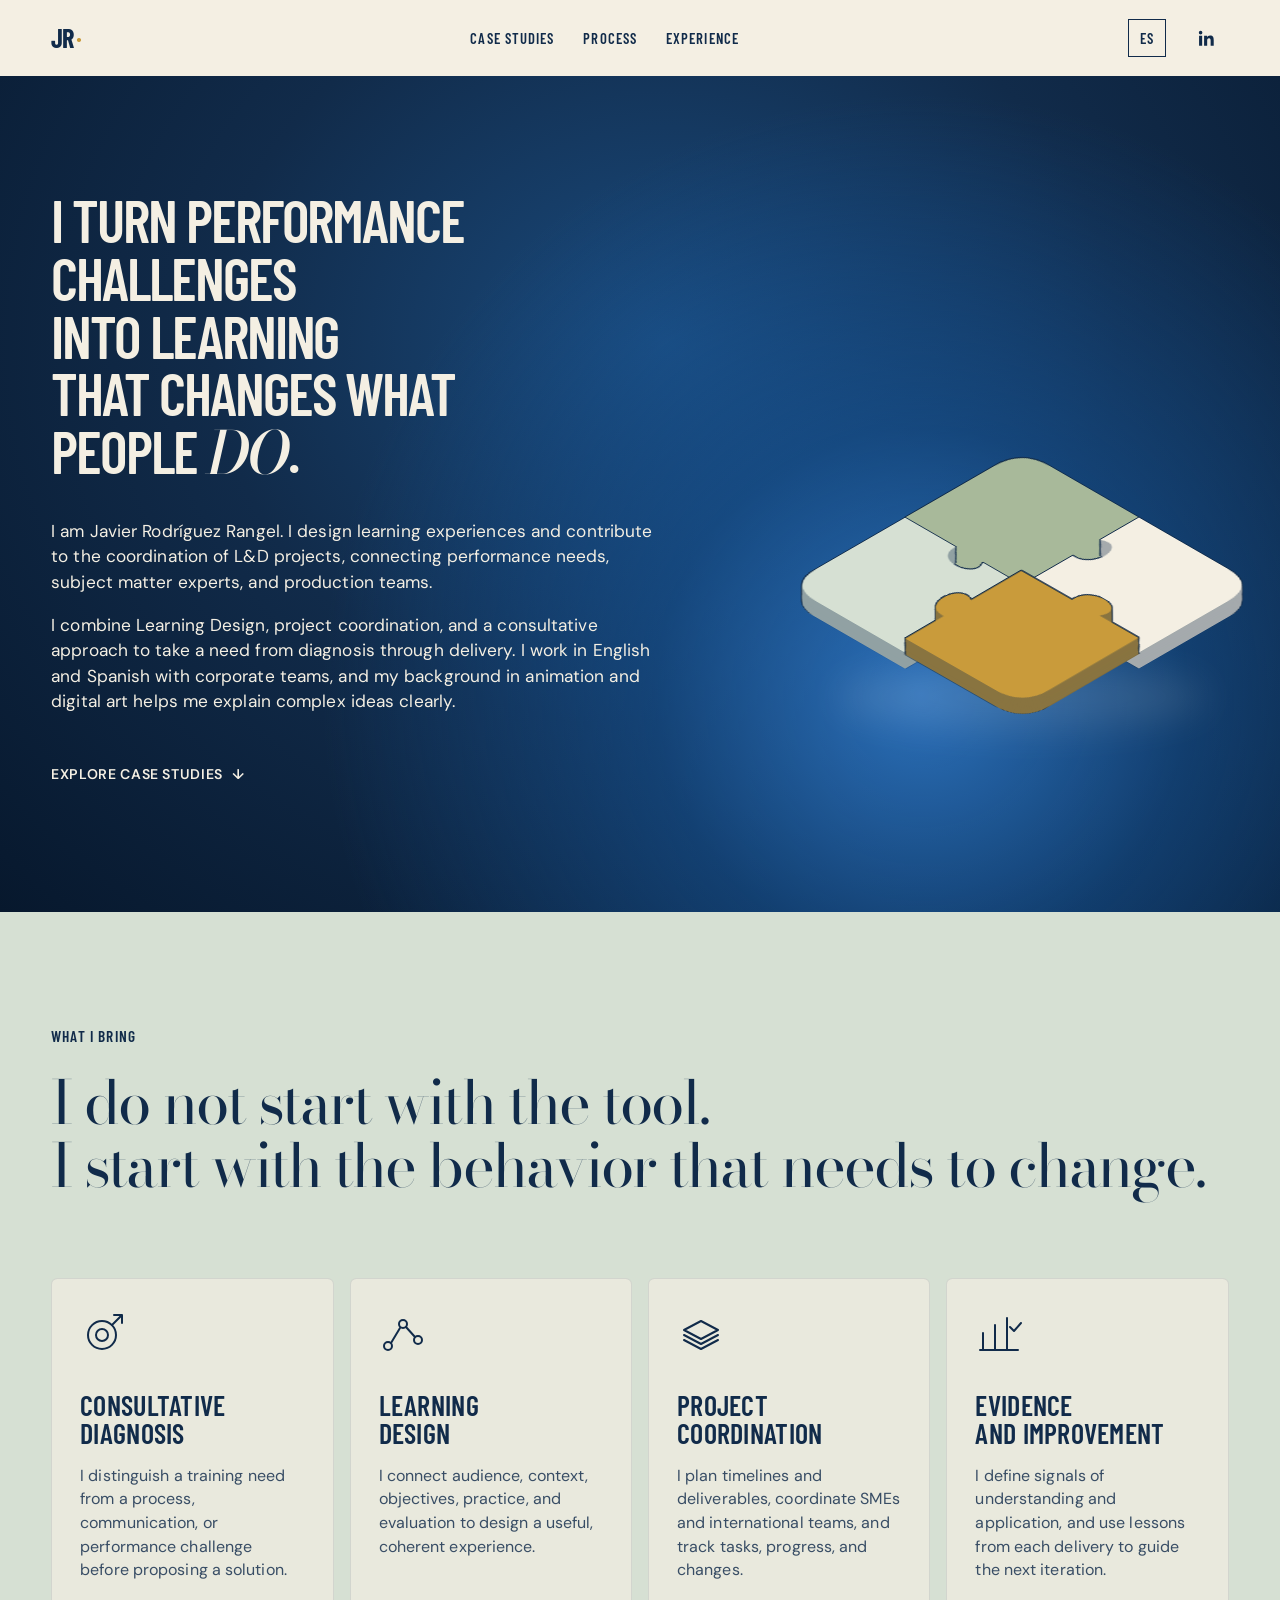
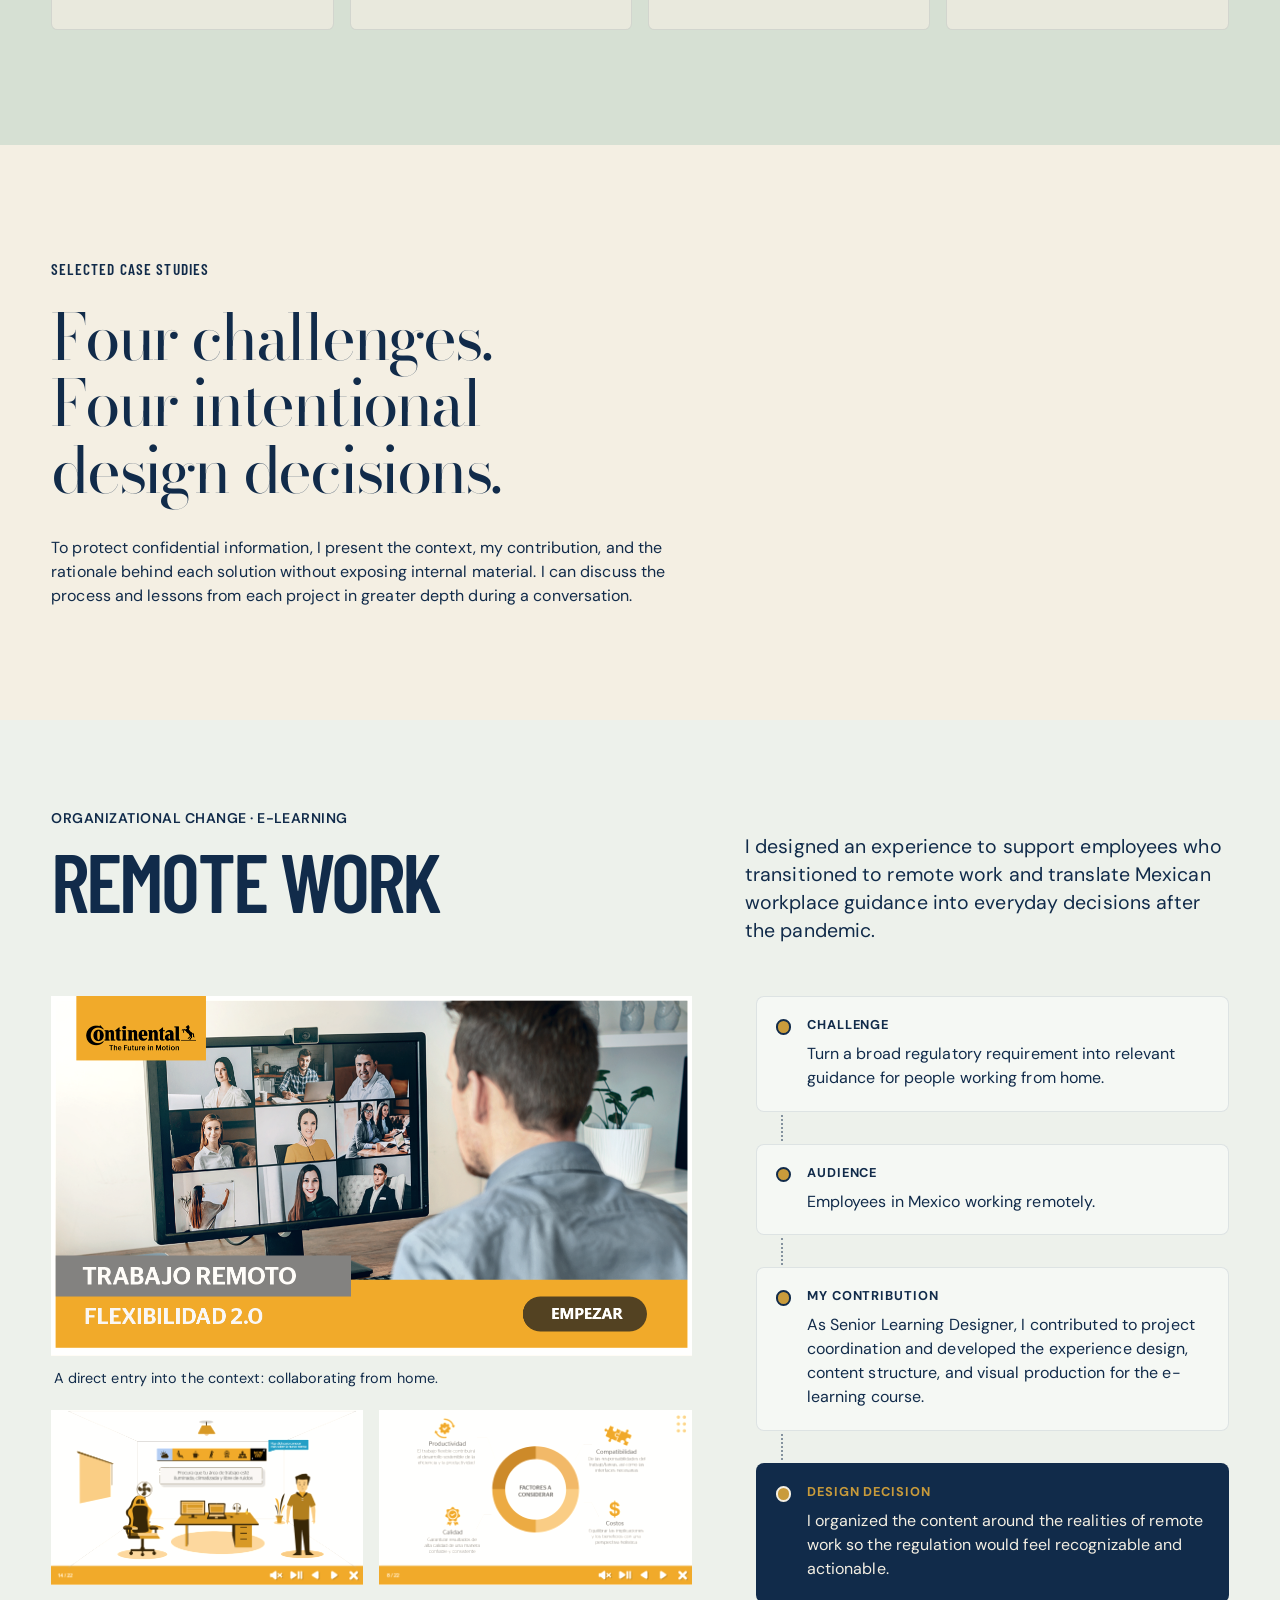
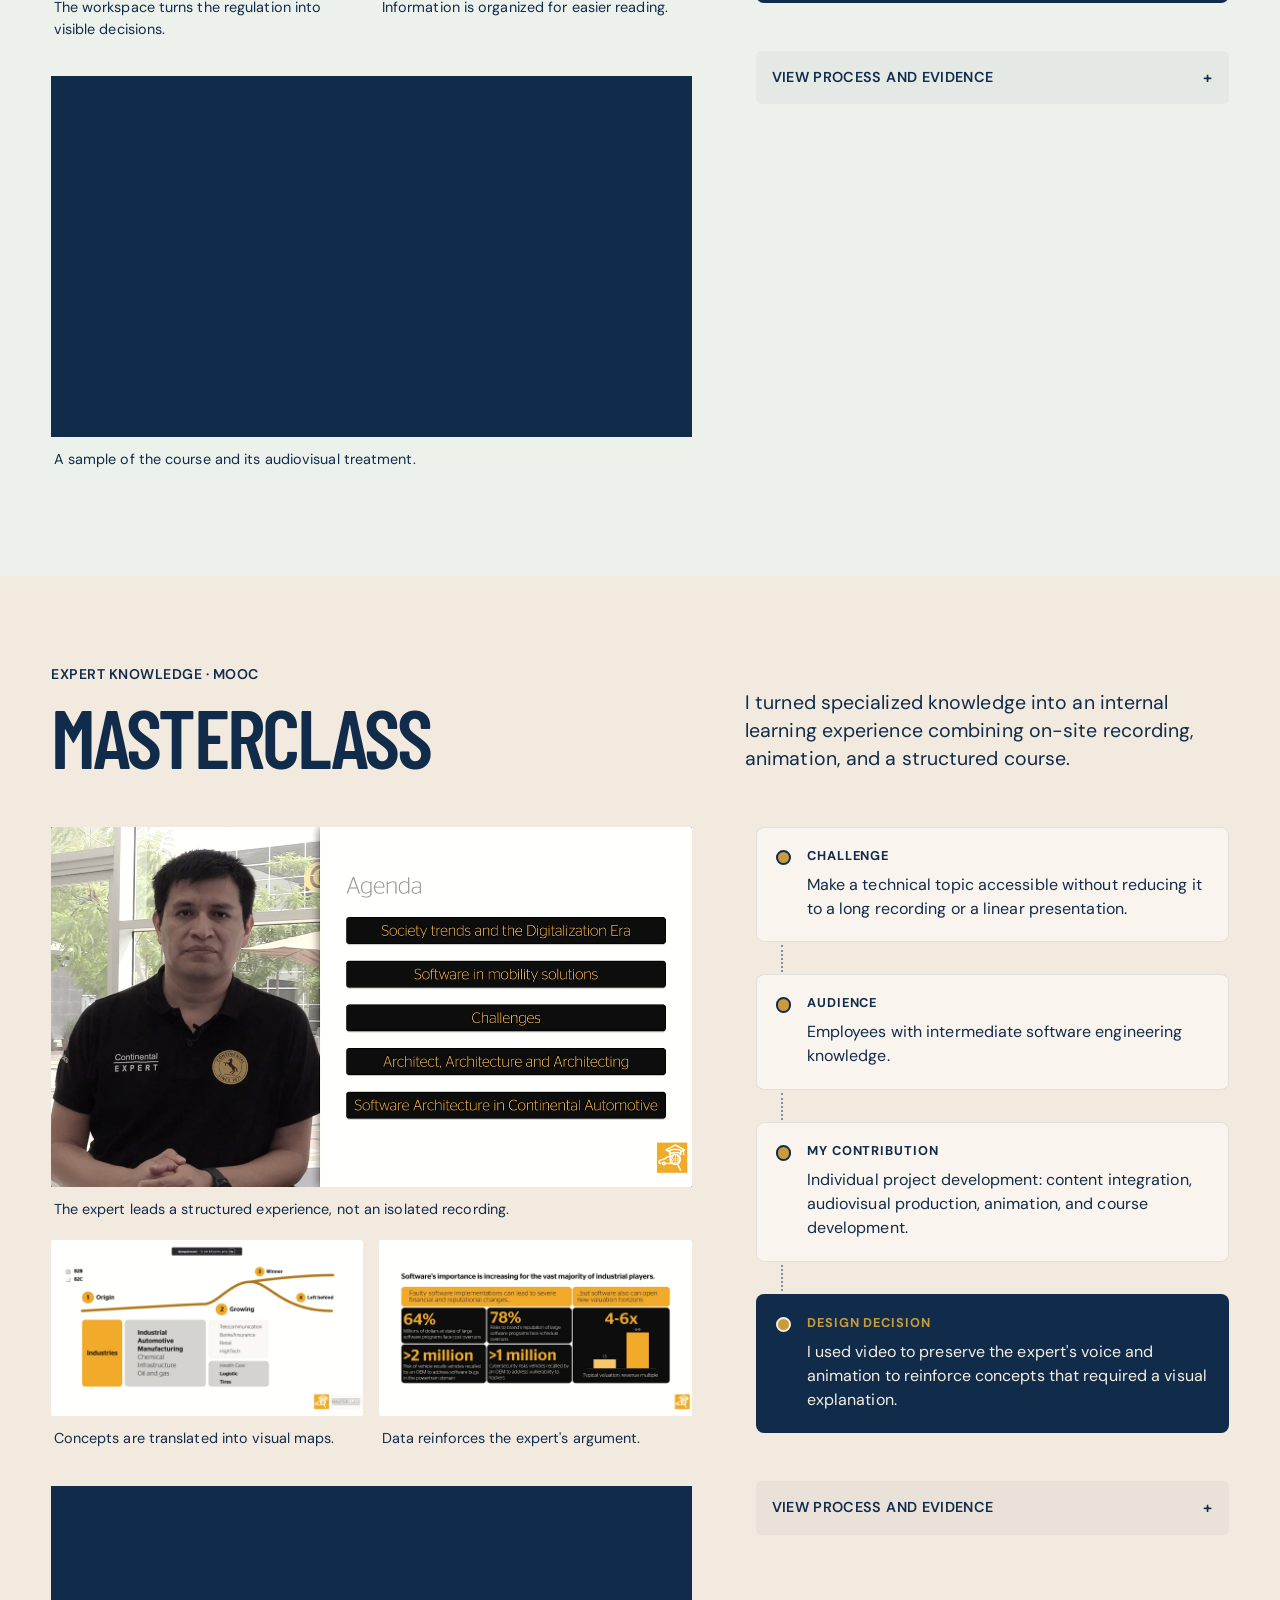
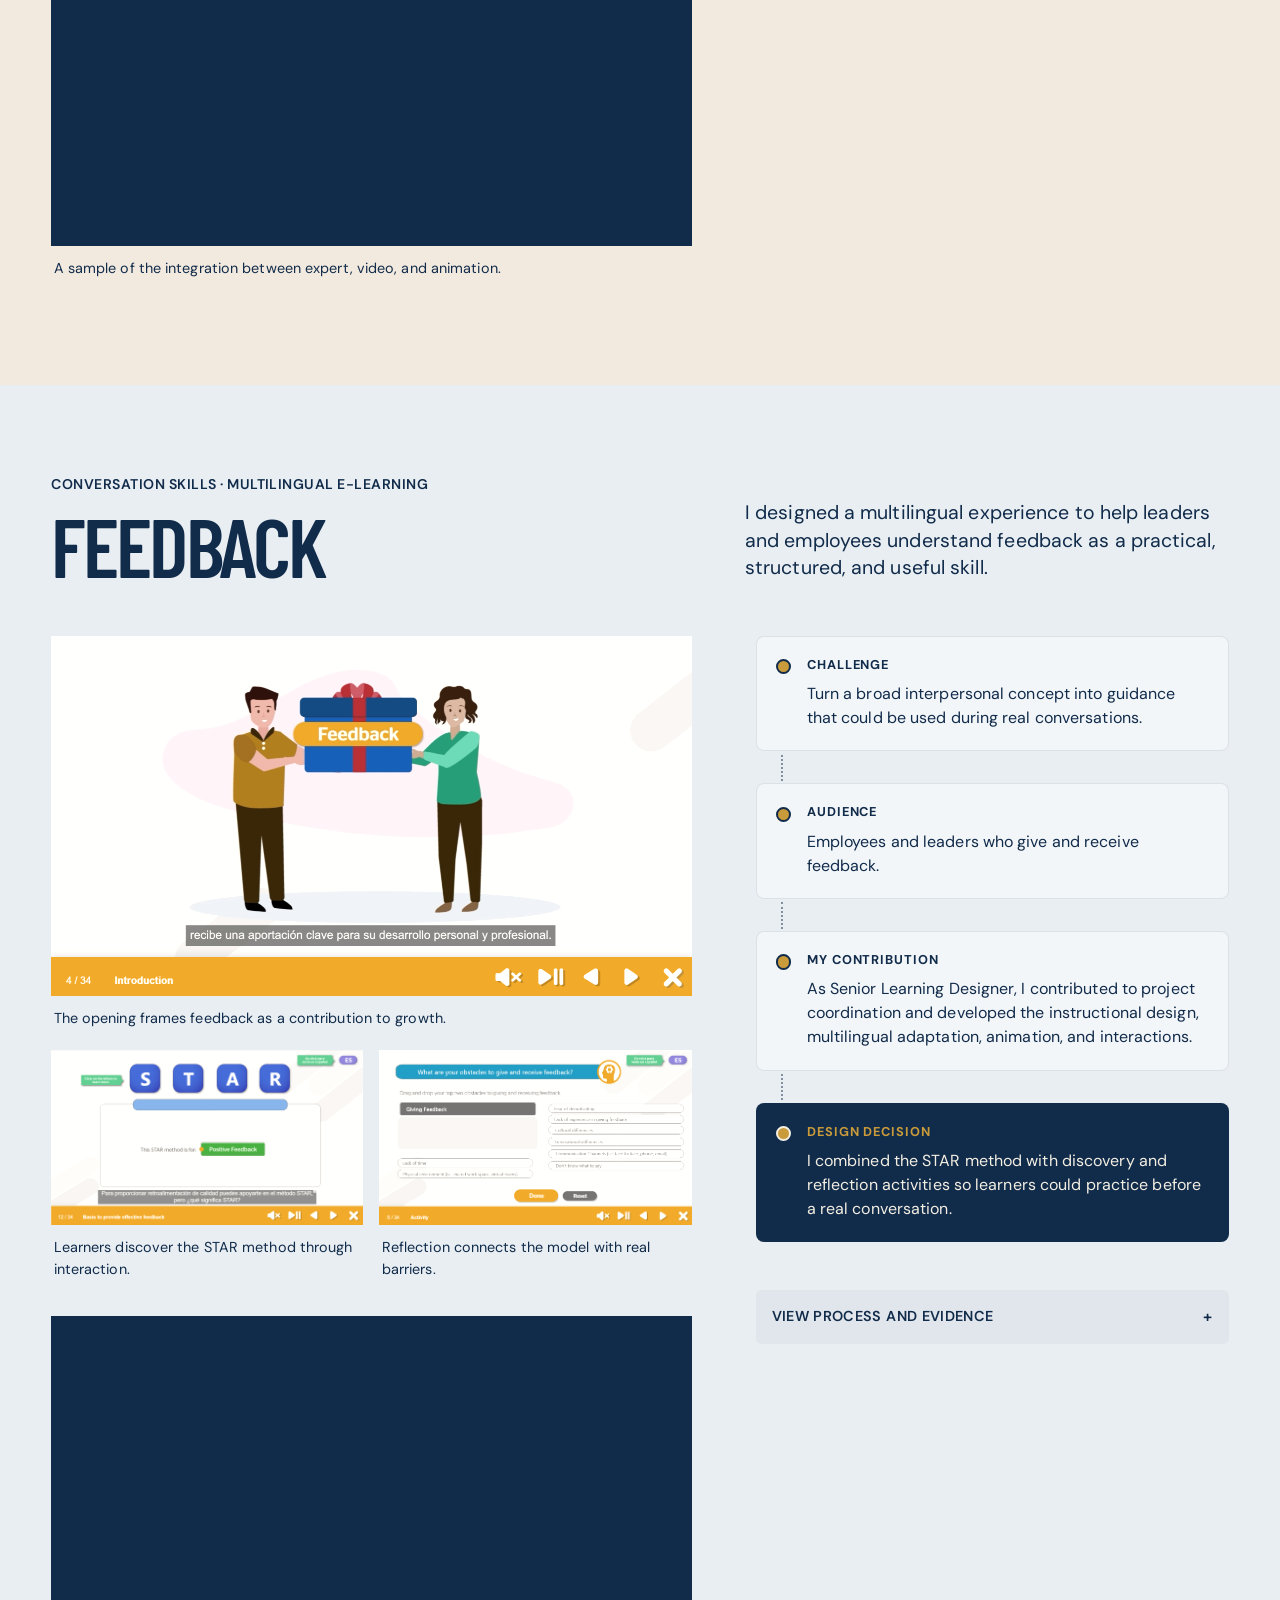
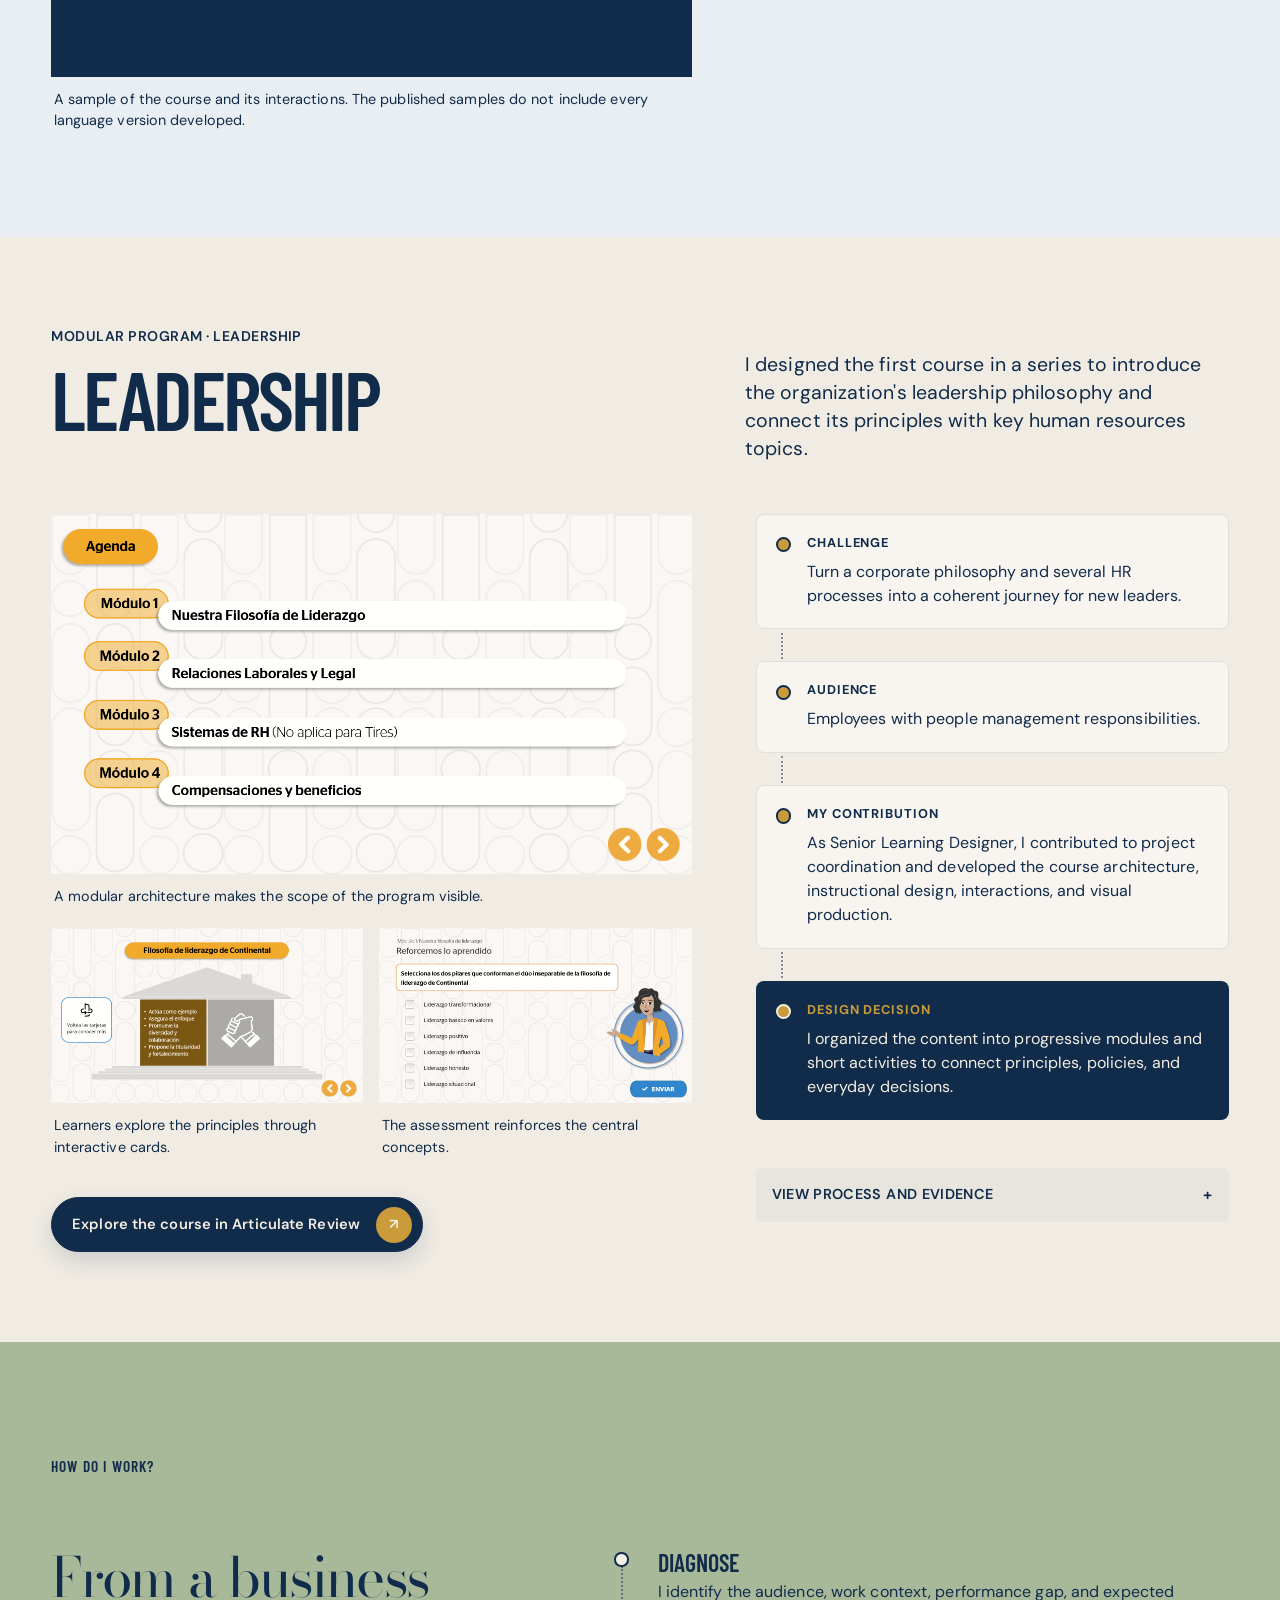
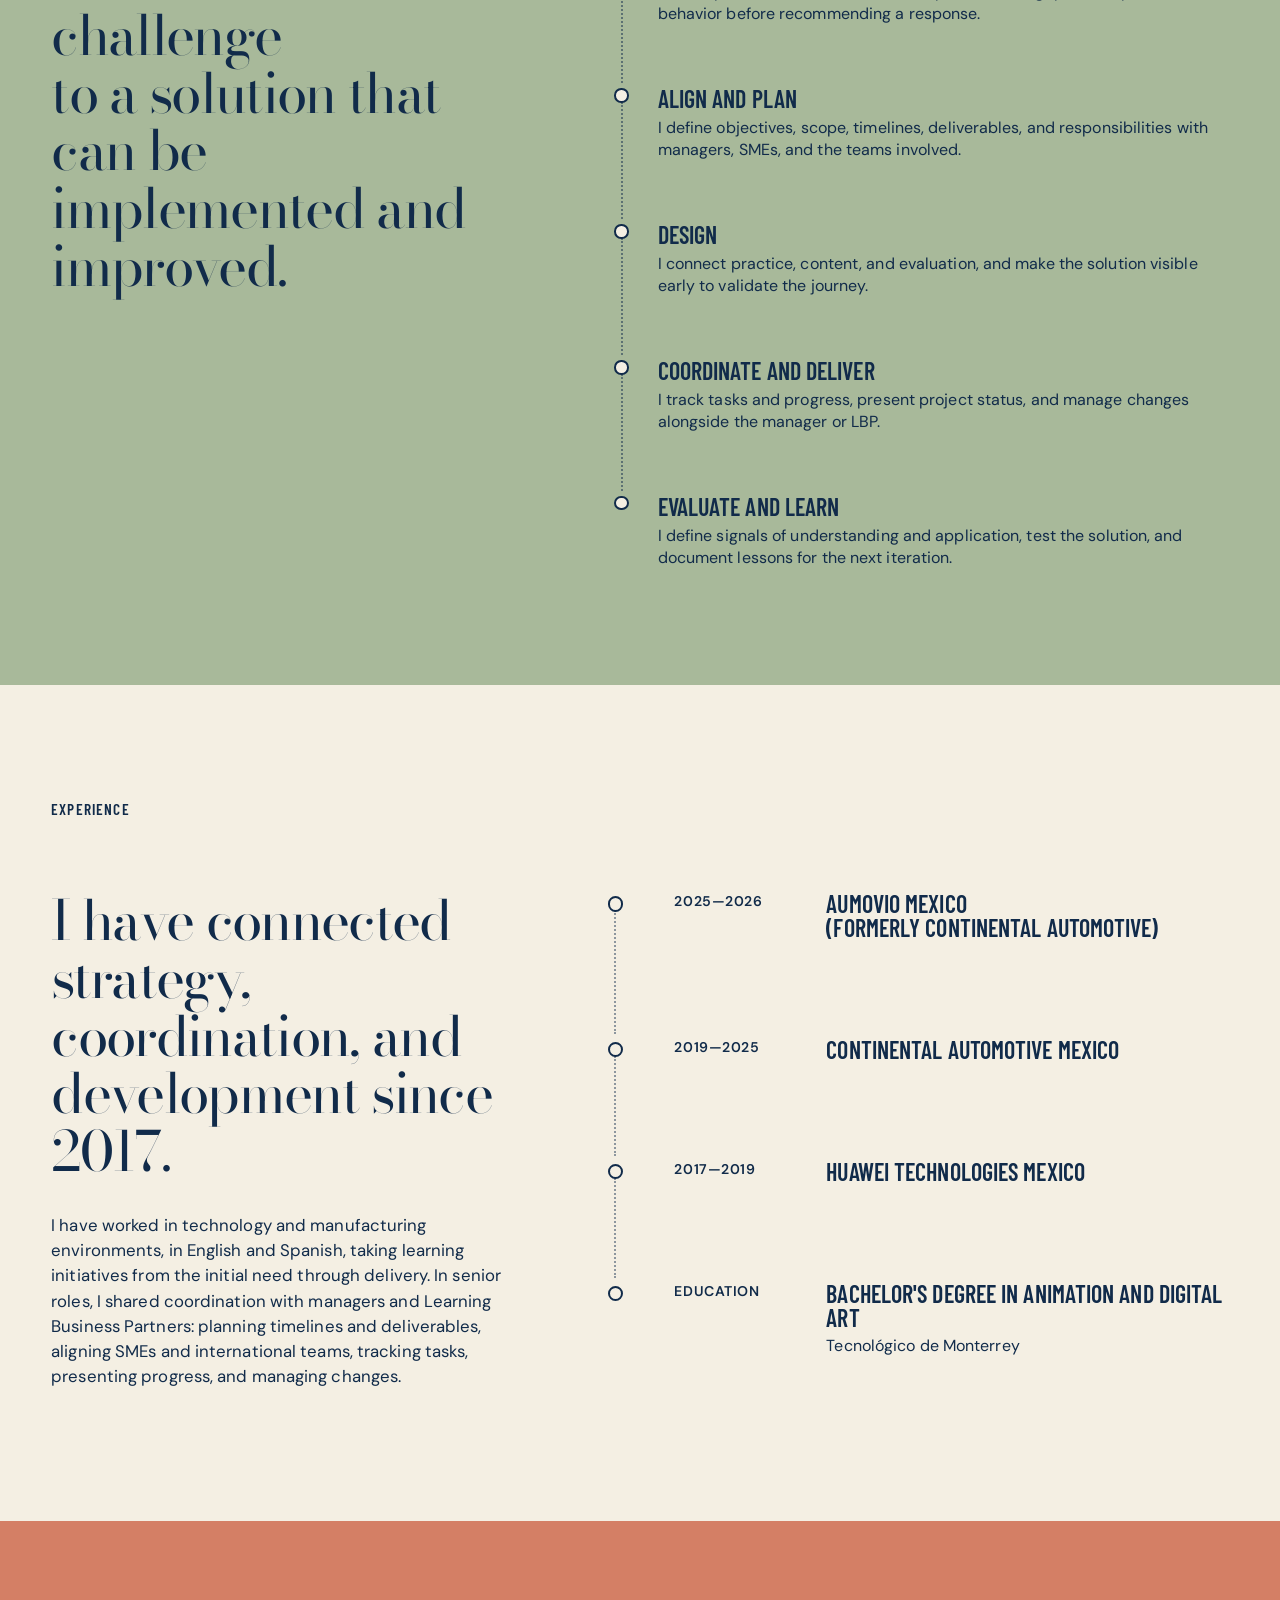
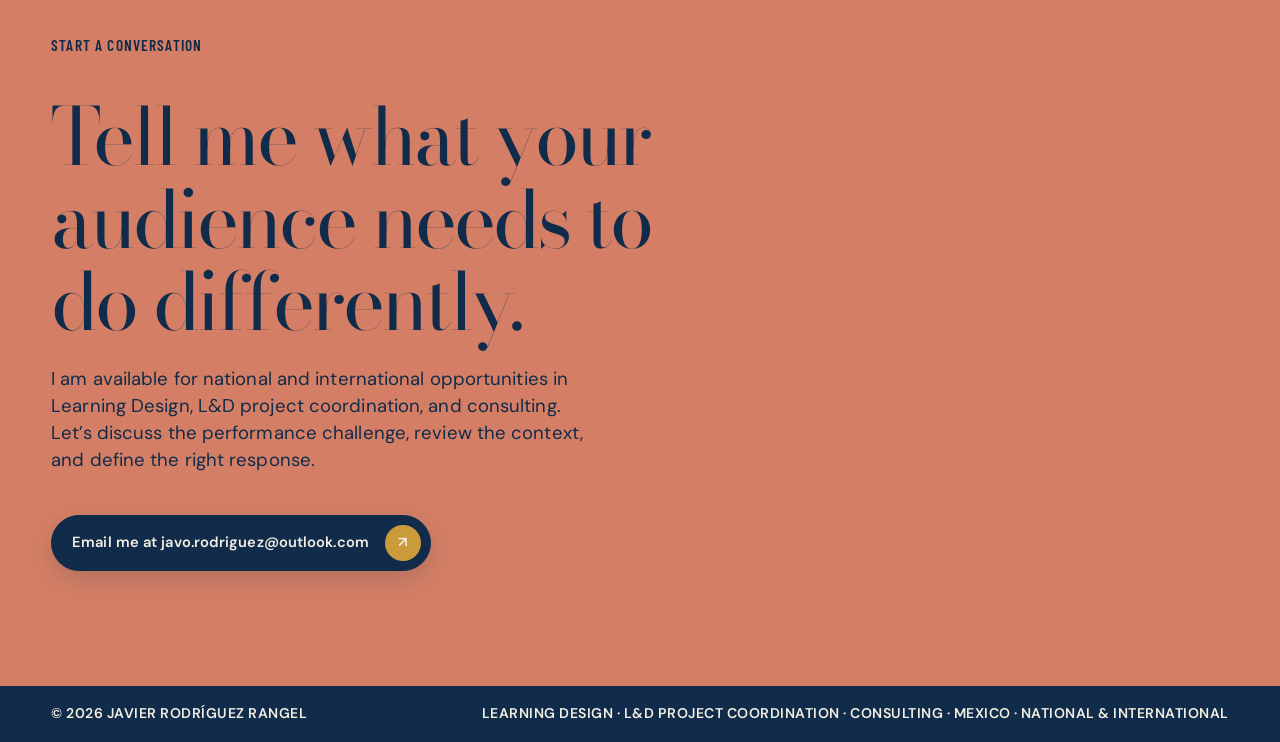
==== commit 14cd21b9: "Agregar animación del Hero con GSAP" ====
--- a/index-en.html
+++ b/index-en.html
@@ -5,37 +5,52 @@
     <meta name="viewport" content="width=device-width, initial-scale=1.0" />
     <meta name="description" content="Bilingual portfolio of Javier Rodríguez Rangel: learning design, L&amp;D project coordination, and consulting for corporate and international contexts." />
     <title>Javier Rodríguez Rangel — Learning Design, L&amp;D Coordination &amp; Consulting</title>
-    <link rel="alternate" hreflang="es" href="index.html" />
-    <link rel="alternate" hreflang="en" href="index-en.html" />
+    <link rel="alternate" hreflang="es" href="index-es.html" />
+    <link rel="alternate" hreflang="en" href="index.html" />
     <link rel="preconnect" href="https://fonts.googleapis.com" />
     <link rel="preconnect" href="https://fonts.gstatic.com" crossorigin />
     <link href="https://fonts.googleapis.com/css2?family=Barlow+Condensed:ital,wght@0,500;0,600;0,700;1,600&amp;family=Bodoni+Moda:opsz,ital,wght@6..96,500;6..96,600;6..96,500i&amp;family=DM+Sans:opsz,wght@9..40,400;9..40,500;9..40,600;9..40,700&amp;display=swap" rel="stylesheet" />
     <link rel="stylesheet" href="styles.css" />
+    <script src="assets/vendor/gsap-3.12.5.min.js" defer></script>
     <script src="script.js" defer></script>
   </head>
   <body>
     <a class="skip-link" href="#content">Skip to content</a>
     <header class="site-header" data-header>
       <a class="wordmark" href="#home" aria-label="Home — Javier Rodríguez Rangel">JR<span>·</span></a>
-      <nav aria-label="Main navigation">
+      <button class="nav-toggle" type="button" aria-expanded="false" aria-controls="main-navigation"><span class="nav-toggle-label">Menu</span><span class="nav-toggle-icon" aria-hidden="true"></span></button>
+      <nav id="main-navigation" aria-label="Main navigation" data-navigation>
         <a href="#cases">Case studies</a>
         <a href="#process">Process</a>
         <a href="#experience">Experience</a>
       </nav>
       <div class="header-actions">
-        <a class="language-switch" href="index.html" lang="es" hreflang="es" aria-label="Ver este portafolio en español">ES</a>
-        <a class="header-link" href="https://www.linkedin.com/in/javirodrigz/" target="_blank" rel="noreferrer">LinkedIn <span aria-hidden="true">↗</span></a>
+        <a class="language-switch" href="index-es.html" lang="es" hreflang="es" aria-label="Ver este portafolio en español">ES</a>
+        <a class="header-link" href="https://www.linkedin.com/in/javirodrigz/" target="_blank" rel="noreferrer" aria-label="LinkedIn profile (opens in a new tab)"><svg viewBox="0 0 24 24" aria-hidden="true" focusable="false"><path d="M20.45 20.45h-3.56v-5.57c0-1.33-.03-3.04-1.85-3.04-1.85 0-2.14 1.45-2.14 2.94v5.67H9.34V9h3.42v1.56h.05c.48-.9 1.64-1.85 3.37-1.85 3.6 0 4.27 2.37 4.27 5.46v6.28ZM5.32 7.43a2.06 2.06 0 1 1 0-4.12 2.06 2.06 0 0 1 0 4.12ZM7.1 20.45H3.54V9H7.1v11.45Z"/></svg></a>
       </div>
     </header>
 
-    <main id="content">
+    <main id="content" tabindex="-1">
       <section class="hero section" id="home">
         <div class="hero-grid">
-          <h1><span class="headline-line">I turn performance challenges<br />into learning</span><span class="headline-line">that changes what people <em>do</em>.</span></h1>
-          <div class="hero-intro">
-            <p>I am Javier Rodríguez Rangel. I design learning experiences and contribute to the coordination of L&amp;D projects, connecting performance needs, subject matter experts, and production teams.</p>
-            <p>I combine Learning Design, project coordination, and a consultative approach to take a need from diagnosis through delivery. I work in English and Spanish with corporate teams, and my background in animation and digital art helps me explain complex ideas clearly.</p>
-            <a class="text-link" href="#cases">Explore case studies <span aria-hidden="true">↓</span></a>
+          <div class="hero-copy">
+            <h1><span class="headline-line">I turn performance challenges<br /> into learning</span><span class="headline-line">that changes what people <em>do</em>.</span></h1>
+            <div class="hero-intro">
+              <p>I am Javier Rodríguez Rangel. I design learning experiences and contribute to the coordination of L&amp;D projects, connecting performance needs, subject matter experts, and production teams.</p>
+              <p>I combine Learning Design, project coordination, and a consultative approach to take a need from diagnosis through delivery. I work in English and Spanish with corporate teams, and my background in animation and digital art helps me explain complex ideas clearly.</p>
+              <a class="text-link" href="#cases">Explore case studies <span aria-hidden="true">↓</span></a>
+            </div>
+          </div>
+          <div class="hero-art" aria-hidden="true">
+            <div class="puzzle-shadow"></div>
+            <div class="puzzle-anchor">
+              <div class="puzzle-isometric" data-hero-puzzle>
+                <div class="puzzle-piece puzzle-piece--sage"><div class="puzzle-face"></div></div>
+                <div class="puzzle-piece puzzle-piece--paper"><div class="puzzle-face"></div></div>
+                <div class="puzzle-piece puzzle-piece--sky"><div class="puzzle-face"></div></div>
+                <div class="puzzle-piece puzzle-piece--gold"><div class="puzzle-face"></div></div>
+              </div>
+            </div>
           </div>
         </div>
       </section>
@@ -78,7 +93,7 @@
             <div class="case-story">
               <dl>
                 <div><dt>Challenge</dt><dd>Turn a broad regulatory requirement into relevant guidance for people working from home.</dd></div>
-                <div><dt>Audience</dt><dd>Employees working remotely.</dd></div>
+                <div><dt>Audience</dt><dd>Employees in Mexico working remotely.</dd></div>
                 <div><dt>My contribution</dt><dd>As Senior Learning Designer, I contributed to project coordination and developed the experience design, content structure, and visual production for the e-learning course.</dd></div>
                 <div><dt>Design decision</dt><dd>I organized the content around the realities of remote work so the regulation would feel recognizable and actionable.</dd></div>
               </dl>
@@ -96,8 +111,8 @@
             <div class="case-media">
               <figure class="media-featured"><img src="assets/masterclass/masterclass-menu.png" alt="Subject matter expert next to the agenda for a software architecture masterclass" loading="lazy" /><figcaption>The expert leads a structured experience, not an isolated recording.</figcaption></figure>
               <div class="media-grid">
-                <figure><img src="assets/masterclass/masterclass-graph1.png" alt="Diagram about industry trends and digitalization" loading="lazy" /><figcaption>Concepts are translated into visual maps.</figcaption></figure>
-                <figure><img src="assets/masterclass/masterclass-graph2.png" alt="Data visualization about the importance of software in industry" loading="lazy" /><figcaption>Data reinforces the expert's argument.</figcaption></figure>
+                <figure><img src="assets/masterclass/masterclass-graph1.png" alt="Visual map connecting trends across industries with their digitalization process" loading="lazy" /><figcaption>Concepts are translated into visual maps.</figcaption></figure>
+                <figure><img src="assets/masterclass/masterclass-graph2.png" alt="Chart highlighting the growing role of software in industry" loading="lazy" /><figcaption>Data reinforces the expert's argument.</figcaption></figure>
               </div>
               <div class="video-embed"><iframe src="https://player.vimeo.com/video/1049796288?dnt=1&amp;title=0&amp;byline=0&amp;portrait=0" title="Masterclass project video" loading="lazy" allow="autoplay; fullscreen; picture-in-picture" allowfullscreen></iframe></div>
               <p class="media-caption">A sample of the integration between expert, video, and animation.</p>
@@ -153,7 +168,7 @@
                 <figure><img src="assets/liderazgo/liderazgo-interaccion.png" alt="Interactive cards about Continental's leadership philosophy" loading="lazy" /><figcaption>Learners explore the principles through interactive cards.</figcaption></figure>
                 <figure><img src="assets/liderazgo/liderazgo-quiz.png" alt="Assessment question about the pillars of the leadership philosophy" loading="lazy" /><figcaption>The assessment reinforces the central concepts.</figcaption></figure>
               </div>
-              <a class="media-cta" href="https://360.articulate.com/review/content/f5d93720-f4d0-4642-a43a-aef7619f40c2/review" target="_blank" rel="noreferrer">Explore the course in Articulate Review <span aria-hidden="true">↗</span></a>
+              <a class="media-cta" href="https://360.articulate.com/review/content/f5d93720-f4d0-4642-a43a-aef7619f40c2/review" target="_blank" rel="noreferrer">Explore the course in Articulate Review <span aria-hidden="true">↗</span><span class="visually-hidden"> (opens in a new tab)</span></a>
             </div>
             <div class="case-story">
               <dl>
--- a/styles.css
+++ b/styles.css
@@ -13,68 +13,108 @@
 }
 
 * { box-sizing: border-box; }
-html { scroll-behavior: smooth; scroll-padding-top: 5rem; }
+html { max-width: 100%; overflow-x: clip; scroll-behavior: smooth; scroll-padding-top: 5rem; }
 body { margin: 0; background: var(--paper); color: var(--ink); font-family: var(--sans); font-size: 1rem; line-height: 1.5; letter-spacing: 0.006em; }
+main, section, header, footer, .hero-grid, .value-grid, .case-header, .case-body, .process-grid, .experience-grid { min-width: 0; }
+img, iframe, svg { max-width: 100%; }
 a { color: inherit; }
 p, h1, h2, h3, dl, dd { margin-top: 0; }
 
 :focus-visible { outline: 3px solid var(--paper); outline-offset: 3px; box-shadow: 0 0 0 6px var(--ink); }
-
-.skip-link { position: absolute; left: -999px; }
-.skip-link:focus { left: 1rem; top: 1rem; z-index: 10; background: var(--ink); color: var(--paper); padding: 0.75rem 1rem; }
+main:focus-visible { outline: 0; box-shadow: none; }
+:where(a, button, summary, iframe, [tabindex]):focus { scroll-margin-block: 6rem; }
+
+.visually-hidden { position: absolute !important; width: 1px !important; height: 1px !important; padding: 0 !important; margin: -1px !important; overflow: hidden !important; clip: rect(0 0 0 0) !important; white-space: nowrap !important; border: 0 !important; }
+
+.skip-link { position: fixed; top: 1rem; left: 1rem; z-index: 10; padding: 0.75rem 1rem; background: var(--ink); color: var(--paper); transform: translateY(calc(-100% - 2rem)); }
+.skip-link:focus { transform: translateY(0); }
 .site-header { position: sticky; top: 0; z-index: 5; display: flex; align-items: center; justify-content: space-between; padding: 1rem 4vw; background: color-mix(in srgb, var(--paper) 96%, transparent); backdrop-filter: blur(12px); font: 600 0.92rem/1 var(--display); text-transform: uppercase; letter-spacing: 0.075em; }
 .site-header.is-scrolled { box-shadow: 0 8px 25px rgba(17, 43, 74, 0.1); }
 .wordmark { display: flex; align-items: center; gap: 0.15rem; font: 700 1.65rem/0.8 var(--display); text-decoration: none; letter-spacing: -0.03em; }
 .wordmark span { color: var(--gold); }
 nav { display: flex; gap: 1.8rem; }
+.nav-toggle { display: none; min-width: 2.75rem; min-height: 2.75rem; padding: 0.45rem 0.65rem; border: 1px solid var(--ink); background: transparent; color: var(--ink); font: 600 0.82rem/1 var(--display); letter-spacing: 0.06em; text-transform: uppercase; cursor: pointer; }
+.nav-toggle-icon { position: relative; width: 1.15rem; height: 0.75rem; margin-left: 0.5rem; border-top: 2px solid currentColor; border-bottom: 2px solid currentColor; }
+.nav-toggle-icon::after { content: ""; position: absolute; top: 50%; left: 0; width: 100%; border-top: 2px solid currentColor; transform: translateY(-50%); }
+.nav-toggle[aria-expanded="true"] .nav-toggle-icon { border: 0; }
+.nav-toggle[aria-expanded="true"] .nav-toggle-icon::before, .nav-toggle[aria-expanded="true"] .nav-toggle-icon::after { content: ""; position: absolute; top: 50%; left: 0; width: 100%; border-top: 2px solid currentColor; transform: rotate(45deg); }
+.nav-toggle[aria-expanded="true"] .nav-toggle-icon::after { transform: rotate(-45deg); }
 .header-actions { display: flex; align-items: center; gap: 1.2rem; }
 nav a, .header-link, .language-switch, .text-link { min-height: 2.75rem; display: inline-flex; align-items: center; text-decoration: none; }
 .language-switch { display: grid; place-items: center; min-width: 2.35rem; min-height: 2.35rem; border: 1px solid var(--ink); border-radius: 0; letter-spacing: 0.04em; }
 .language-switch:hover { background: var(--ink); color: var(--paper); }
-nav a:hover, .header-link:hover, .text-link:hover, .inline-link:hover { text-decoration: underline; text-underline-offset: 0.3em; }
+.header-link { justify-content: center; width: 2.75rem; height: 2.75rem; border-radius: 50%; }
+.header-link svg { width: 1.3rem; height: 1.3rem; fill: currentColor; }
+.header-link:hover { background: var(--ink); color: var(--paper); text-decoration: none; }
+nav a:hover, .text-link:hover, .inline-link:hover { text-decoration: underline; text-underline-offset: 0.3em; }
 
 .section { padding: clamp(4.5rem, 9vw, 9rem) 4vw; }
 .eyebrow { margin: 0; font: 600 0.96rem/1.3 var(--display); letter-spacing: 0.075em; text-transform: uppercase; }
 
-.hero { display: flex; flex-direction: column; justify-content: center; gap: 2rem; }
-.hero-grid { display: block; }
+.hero {
+  position: relative;
+  z-index: 1;
+  display: flex;
+  flex-direction: column;
+  justify-content: center;
+  gap: 2rem;
+  overflow: hidden;
+  background:
+    radial-gradient(circle at 72% 74%, rgba(51, 132, 218, 0.78) 0%, rgba(22, 83, 148, 0.58) 24%, rgba(17, 43, 74, 0) 54%),
+    radial-gradient(ellipse at 52% 32%, #1a4b7e 0%, var(--ink) 48%, #07182d 100%);
+  color: var(--paper);
+}
+.hero-grid { position: relative; display: grid; grid-template-columns: minmax(0, 1.2fr) minmax(0, 1fr); gap: 3vw; align-items: center; }
+.hero-copy { position: relative; z-index: 2; min-width: 0; }
+.hero-art { position: relative; z-index: 3; align-self: stretch; min-width: 0; min-height: 22rem; pointer-events: none; }
+.puzzle-anchor { position: absolute; top: 65%; left: 60%; width: 300px; height: 300px; transform: translate(-50%, -50%) scale(.9); }
+.puzzle-isometric { position: absolute; inset: 0; width: 300px; height: 300px; transform: matrix(.8660254, .5, -.8660254, .5, 0, 0); transform-origin: 150px 150px; }
+.puzzle-piece, .puzzle-face { position: absolute; inset: 0; width: 300px; height: 300px; }
+.puzzle-piece { filter: drop-shadow(.75px 0 0 var(--ink)) drop-shadow(-.75px 0 0 var(--ink)) drop-shadow(0 .75px 0 var(--ink)) drop-shadow(0 -.75px 0 var(--ink)); }
+.puzzle-face { background: var(--piece-color); clip-path: var(--piece-shape); }
+.puzzle-face--depth { background: color-mix(in srgb, var(--piece-color) 65%, var(--ink)); }
+.puzzle-piece--sage { --piece-color: var(--acid); --piece-shape: path('M 36 0 H 150 V 50 C 175 35 180 88 150 85 V 150 H 100 C 115 175 62 180 65 150 H 0 V 36 Q 0 0 36 0 Z'); }
+.puzzle-piece--paper { --piece-color: var(--paper); --piece-shape: path('M 150 0 H 264 Q 300 0 300 36 V 150 H 250 C 265 125 212 120 215 150 H 150 V 85 C 180 88 175 35 150 50 Z'); }
+.puzzle-piece--sky { --piece-color: var(--sky); --piece-shape: path('M 0 150 H 65 C 62 180 115 175 100 150 H 150 V 215 C 125 200 120 253 150 250 V 300 H 36 Q 0 300 0 264 Z'); }
+.puzzle-piece--gold { --piece-color: var(--gold); --piece-shape: path('M 150 150 H 215 C 212 120 265 125 250 150 H 300 V 264 Q 300 300 264 300 H 150 V 250 C 120 253 125 200 150 215 Z'); }
+.puzzle-shadow { position: absolute; top: calc(65% + 5rem); left: 60%; width: min(90%, 23rem); height: 4rem; transform: translateX(-50%); border-radius: 50%; background: var(--paper); opacity: .11; filter: blur(18px); }
 h1 { max-width: 18ch; margin-bottom: 0; font-family: var(--display); font-size: clamp(2.8rem, 4.6vw, 4.8rem); letter-spacing: -0.035em; line-height: 0.98; font-weight: 600; text-transform: uppercase; }
 h1 em { font-family: var(--serif); font-weight: 500; }
 .headline-line { display: block; }
 .hero-intro { max-width: 50rem; margin-top: 2.25rem; font-size: 1.08rem; line-height: 1.48; }
 .hero-intro p + p { margin-top: 1rem; }
 .text-link { gap: 0.6rem; margin-top: 1.3rem; font: 600 0.88rem/1.35 var(--sans); letter-spacing: 0.045em; text-transform: uppercase; }
-.value { background: var(--ink); color: var(--paper); }
+.value { background: var(--sky); color: var(--ink); }
 .section-heading { margin-bottom: 5rem; }
 .section-heading h2 { max-width: none; margin: 1.5rem 0 0; font: clamp(2.3rem, 4.7vw, 4.8rem)/1.05 var(--serif); letter-spacing: -0.032em; }
 .section-heading h2 .headline-line:first-child { white-space: nowrap; }
 .value-grid { display: grid; grid-template-columns: repeat(4, 1fr); gap: 1rem; }
-.value-grid article { min-height: 22rem; display: flex; flex-direction: column; align-items: flex-start; justify-content: flex-start; padding: 2rem 1.75rem; background: rgba(244, 239, 227, 0.075); border-radius: 0.4rem; text-align: left; }
+.value-grid article { min-height: 22rem; display: flex; flex-direction: column; align-items: flex-start; justify-content: flex-start; padding: 2rem 1.75rem; background: color-mix(in srgb, var(--paper) 62%, var(--sky)); border: 1px solid rgba(17, 43, 74, 0.1); border-radius: 0.4rem; text-align: left; }
 .has-reveal .value-grid article { opacity: 0; transform: translateY(1.25rem); transition: opacity 900ms ease, transform 900ms cubic-bezier(0.22, 1, 0.36, 1); }
 .has-reveal .value-grid article:nth-child(2) { transition-delay: 320ms; }
 .has-reveal .value-grid article:nth-child(3) { transition-delay: 640ms; }
 .has-reveal .value-grid article:nth-child(4) { transition-delay: 960ms; }
 .has-reveal .value-grid article.is-visible { opacity: 1; transform: translateY(0); }
-.value-icon { display: block; width: 3rem; height: 3rem; margin-bottom: 2rem; color: var(--gold); }
+.value-icon { display: block; width: 3rem; height: 3rem; margin-bottom: 2rem; color: var(--ink); }
 .value-icon svg { display: block; width: 100%; height: 100%; fill: none; stroke: currentColor; stroke-width: 2; stroke-linecap: round; stroke-linejoin: round; }
 .value-grid h3 { min-height: 2em; margin: 0 0 1rem; font: 600 1.75rem/1.02 var(--display); letter-spacing: 0.01em; text-transform: uppercase; }
-.value-grid p { max-width: 16rem; margin-bottom: 0; line-height: 1.48; color: rgba(244, 239, 227, 0.78); }
-
-.cases { padding-top: clamp(5rem, 9vw, 9rem); }
+.value-grid p { max-width: 16rem; margin-bottom: 0; line-height: 1.48; color: rgba(17, 43, 74, 0.82); }
+
+.cases { padding-top: clamp(5rem, 9vw, 9rem); padding-bottom: 0; background: var(--paper); }
 .cases-intro { margin-bottom: 7rem; }
 .cases-intro h2 { max-width: 15ch; margin: 1.5rem 0 0; font: clamp(3rem, 5vw, 5.25rem)/1.04 var(--serif); letter-spacing: -0.035em; }
 .cases-intro > p:last-child { max-width: 42rem; margin: 2rem 0 0; line-height: 1.5; }
-.case { position: relative; margin: 0 -2vw 3rem; padding: clamp(2rem, 4vw, 4rem); background: var(--case-tint); border-radius: 0.75rem; }
+.case { position: relative; margin: 0 -4vw; padding: clamp(4rem, 7vw, 7rem) 4vw; background: var(--case-tint); }
 .case--remote { --case-tint: #edf1eb; --case-surface: #f8faf7; }
 .case--masterclass { --case-tint: #f3eadf; --case-surface: #fcf8f2; }
 .case--feedback { --case-tint: #e8eef2; --case-surface: #f6f9fb; }
 .case--leadership { --case-tint: #f0ece4; --case-surface: #faf8f3; }
-.case-header { display: grid; grid-template-columns: 1.1fr 0.9fr; gap: 8vw; padding: 3.3rem 0 3rem; }
+.case-header { display: grid; grid-template-columns: 1.1fr 0.9fr; gap: 8vw; padding: 0 0 clamp(2.5rem, 4vw, 4rem); }
 .project-type { margin-bottom: 0.8rem; font: 600 0.88rem/1.35 var(--sans); letter-spacing: 0.035em; text-transform: uppercase; }
 .case-header h3 { margin: 0; font: 600 clamp(3.7rem, 6.5vw, 6.75rem)/0.94 var(--display); letter-spacing: -0.035em; text-transform: uppercase; }
-.case-header > p { max-width: 34rem; margin: 1.5rem 4rem 0 0; font-size: 1.22rem; line-height: 1.43; }
-.case-body { display: grid; grid-template-columns: 1.15fr 0.85fr; align-items: start; overflow: clip; background: var(--case-surface); border-radius: 0.5rem; box-shadow: 0 1rem 3rem rgba(17, 43, 74, 0.1); }
-.case-media { min-width: 0; padding: 1rem; background: color-mix(in srgb, var(--case-tint) 84%, var(--case-surface)); }
+.case-header > p { max-width: 34rem; margin: 1.5rem 0 0; font-size: 1.22rem; line-height: 1.43; }
+.case-body { display: grid; grid-template-columns: 1.15fr 0.85fr; align-items: start; gap: clamp(2rem, 5vw, 6rem); background: transparent; }
+.case-media { min-width: 0; padding: 0; background: transparent; }
 .case-media figure { margin: 0; }
 .case-media img { display: block; width: 100%; height: auto; filter: saturate(0.78) contrast(1.04) sepia(0.06); transition: filter 220ms ease, transform 220ms ease; }
 .case-media figure:hover img { filter: saturate(1) contrast(1); transform: scale(1.01); }
@@ -84,13 +124,21 @@
 .media-grid img { aspect-ratio: 16 / 9; object-fit: cover; }
 .video-embed { position: relative; aspect-ratio: 16 / 9; margin-top: 1.25rem; overflow: hidden; background: var(--ink); }
 .video-embed iframe { position: absolute; inset: 0; width: 100%; height: 100%; border: 0; }
-.media-cta { display: flex; align-items: center; justify-content: space-between; gap: 1rem; min-height: 3rem; margin-top: 1.25rem; padding: 1rem 1.1rem; background: var(--ink); color: var(--paper); font: 600 0.88rem/1.3 var(--sans); text-decoration: none; text-transform: uppercase; letter-spacing: 0.04em; }
-.media-cta:hover { background: var(--gold); color: var(--ink); }
-.case-story { position: sticky; top: 5rem; display: flex; flex-direction: column; justify-content: space-between; padding: 2.2rem; }
-dl { margin-bottom: 3rem; }
-dl > div { display: grid; grid-template-columns: 8rem 1fr; gap: 1rem; padding: 0.9rem 0; }
-dt { font: 600 0.88rem/1.35 var(--sans); letter-spacing: 0.035em; text-transform: uppercase; }
-dd { margin: 0; line-height: 1.46; }
+.media-cta, .button { display: inline-flex; align-items: center; gap: 1rem; width: fit-content; max-width: 100%; min-height: 3.25rem; margin-top: 1.4rem; padding: 0.55rem 0.6rem 0.55rem 1.25rem; background: var(--ink); color: var(--paper); border: 1px solid var(--ink); border-radius: 999px; font: 600 0.92rem/1.3 var(--sans); text-align: left; text-decoration: none; box-shadow: 0 0.55rem 1.4rem rgba(17, 43, 74, 0.16); }
+.media-cta span[aria-hidden="true"], .button span[aria-hidden="true"] { flex: 0 0 auto; display: grid; place-items: center; width: 2.25rem; height: 2.25rem; background: var(--gold); border-radius: 50%; transition: transform 180ms ease; }
+.media-cta:hover, .button:hover { background: var(--gold); color: var(--ink); border-color: var(--gold); }
+.media-cta:hover span[aria-hidden="true"], .button:hover span[aria-hidden="true"] { transform: translate(2px, -2px); }
+.case-story { position: sticky; top: 5rem; display: flex; flex-direction: column; justify-content: space-between; padding: 0; }
+dl { display: grid; gap: 2rem; margin-bottom: 3rem; }
+dl > div { position: relative; display: block; padding: 1.25rem 1.35rem 1.35rem 3.2rem; background: color-mix(in srgb, var(--case-surface) 76%, transparent); border-radius: 0.5rem; box-shadow: inset 0 0 0 1px rgba(17, 43, 74, 0.1); }
+dl > div::before { content: ""; position: absolute; top: 1.45rem; left: 1.25rem; width: 0.72rem; height: 0.72rem; background: var(--gold); border: 2px solid var(--ink); border-radius: 50%; }
+dl > div::after { content: ""; position: absolute; top: calc(100% + 0.2rem); left: 1.59rem; height: 1.65rem; border-left: 2px dotted rgba(17, 43, 74, 0.48); }
+dl > div:last-child { background: var(--ink); color: var(--paper); box-shadow: none; }
+dl > div:last-child::before { border-color: var(--paper); }
+dl > div:last-child::after { display: none; }
+dt { margin-bottom: 0.55rem; font: 700 0.8rem/1.35 var(--sans); letter-spacing: 0.075em; text-transform: uppercase; }
+dl > div:last-child dt { color: var(--gold); }
+dd { margin: 0; font-size: 1rem; line-height: 1.5; }
 details { padding: 0 1rem; background: color-mix(in srgb, var(--case-tint) 78%, var(--ink) 4%); border-radius: 0.35rem; }
 summary { display: flex; justify-content: space-between; align-items: center; min-height: 3rem; padding: 1rem 0; cursor: pointer; font: 600 0.9rem/1.35 var(--sans); letter-spacing: 0.025em; text-transform: uppercase; list-style: none; }
 summary::-webkit-details-marker { display: none; }
@@ -110,7 +158,7 @@
 .process ol li::after { content: ""; position: absolute; top: 1.05rem; bottom: 0.15rem; left: 0.39rem; border-left: 2px dotted rgba(17, 43, 74, 0.5); }
 .process ol li:last-child::after { display: none; }
 .process ol > li > span { position: relative; z-index: 1; width: 0.9rem; height: 0.9rem; margin-top: 0.2rem; background: var(--paper); border: 2px solid var(--ink); border-radius: 50%; }
-.process ol li div { padding: 0.15rem 0 1.5rem; border-bottom: 1px solid rgba(17, 43, 74, 0.28); }
+.process ol li div { padding: 0.15rem 0 1.5rem; }
 .process ol li:last-child div { padding-bottom: 0; border-bottom: 0; }
 .experience ol { display: grid; gap: 0; padding-left: 2.25rem; }
 .experience ol li { position: relative; display: grid; grid-template-columns: 8rem 1fr; gap: 1.5rem; padding: 0 0 2.75rem 1.5rem; }
@@ -127,40 +175,53 @@
 .contact { min-height: 78vh; display: flex; flex-direction: column; justify-content: center; align-items: flex-start; background: var(--coral); }
 .contact h2 { max-width: 14ch; margin: 2.5rem 0 1.4rem; font: clamp(3.2rem, 6.2vw, 6.5rem)/1.04 var(--serif); letter-spacing: -0.038em; }
 .contact > p:not(.eyebrow) { max-width: 34rem; font-size: 1.16rem; line-height: 1.45; }
-.button { display: inline-flex; align-items: center; gap: 1rem; min-height: 3.25rem; margin-top: 1.4rem; padding: 0.55rem 0.6rem 0.55rem 1.25rem; background: var(--paper); color: var(--ink); border-radius: 999px; font: 600 0.92rem var(--sans); text-decoration: none; }
-.button span { display: grid; place-items: center; width: 2.25rem; height: 2.25rem; background: var(--gold); border-radius: 50%; transition: transform 180ms ease; }
-.button:hover { background: var(--ink); color: var(--paper); }
-.button:hover span { transform: translate(2px, -2px); }
 footer { display: flex; justify-content: space-between; padding: 1.1rem 4vw; background: var(--ink); color: var(--paper); font: 600 0.88rem/1.5 var(--sans); letter-spacing: 0.035em; text-transform: uppercase; }
 
 @media (max-width: 1050px) {
+  .puzzle-anchor { transform: translate(-50%, -50%) scale(.78); }
   .value-grid { grid-template-columns: 1fr 1fr; }
   .process-grid, .experience-grid { grid-template-columns: 1fr; gap: 2.5rem; }
 }
 
 @media (max-width: 720px) {
-  .site-header { padding: 1rem 5vw; }
-  nav { display: none; }
+  .site-header { flex-wrap: wrap; padding: 1rem 5vw; }
+  .js .nav-toggle { display: inline-flex; align-items: center; justify-content: center; order: 2; margin-left: auto; }
+  .header-actions { order: 3; }
+  nav[data-navigation] { order: 4; flex: 1 0 100%; padding-top: 0.8rem; }
+  .js nav[data-navigation] { display: none; }
+  .js nav[data-navigation].is-open { display: flex; flex-direction: column; gap: 0; }
+  .js nav[data-navigation].is-open a { min-height: 3rem; border-top: 1px solid var(--line); }
   .section { padding: 4.5rem 5vw; }
   .hero { min-height: auto; }
+  .hero-art { min-height: 19rem; }
+  .hero-art { overflow: clip; }
+  .puzzle-anchor { top: 55%; left: 50%; transform: translate(-50%, -50%) scale(.65); }
+  .puzzle-shadow { top: 73%; left: 50%; width: min(80%, 18rem); height: 2.5rem; }
   .hero-grid, .case-header, .case-body, .process-grid, .experience-grid { grid-template-columns: 1fr; gap: 2.5rem; }
   .hero-intro { font-size: 1rem; }
+  h1 { max-width: 100%; font-size: clamp(2.35rem, 12vw, 3.35rem); overflow-wrap: normal; word-break: normal; }
   .section-heading h2 .headline-line:first-child { white-space: normal; }
   .value-grid { grid-template-columns: 1fr; }
   .value-grid article { min-height: 20rem; }
   .cases-intro { margin-bottom: 5rem; }
-  .case { margin: 0 0 2rem; padding: 1.25rem; }
+  .case { margin: 0 -5vw; padding: 4.5rem 5vw; }
+  .case-header { padding-bottom: 2.5rem; }
   .case-header > p { margin: 0; font-size: 1.05rem; }
+  .case-header h3 { font-size: clamp(2.65rem, 11vw, 3.35rem); overflow-wrap: normal; word-break: normal; }
   .case-media { border-right: 0; }
   .media-grid { grid-template-columns: 1fr; }
-  .case-story { padding: 1.3rem; }
   .case-story { position: static; }
-  dl > div { grid-template-columns: 1fr; gap: 0.5rem; }
   .detail-grid { grid-template-columns: 1fr; }
   .process h2, .experience h2 { max-width: 14ch; }
   .experience ol li { grid-template-columns: 1fr; gap: 0.5rem; }
   .header-link { font-size: 0.75rem; }
-  footer { gap: 1rem; }
+  .header-actions { min-width: 0; gap: 0.65rem; }
+  .media-cta, .button { max-width: 100%; overflow-wrap: break-word; }
+  footer { flex-direction: column; gap: 0.5rem; overflow-wrap: anywhere; }
+}
+
+@media (max-width: 420px) {
+  .puzzle-anchor { transform: translate(-50%, -50%) scale(.45); }
 }
 
 @media (prefers-reduced-motion: reduce) {
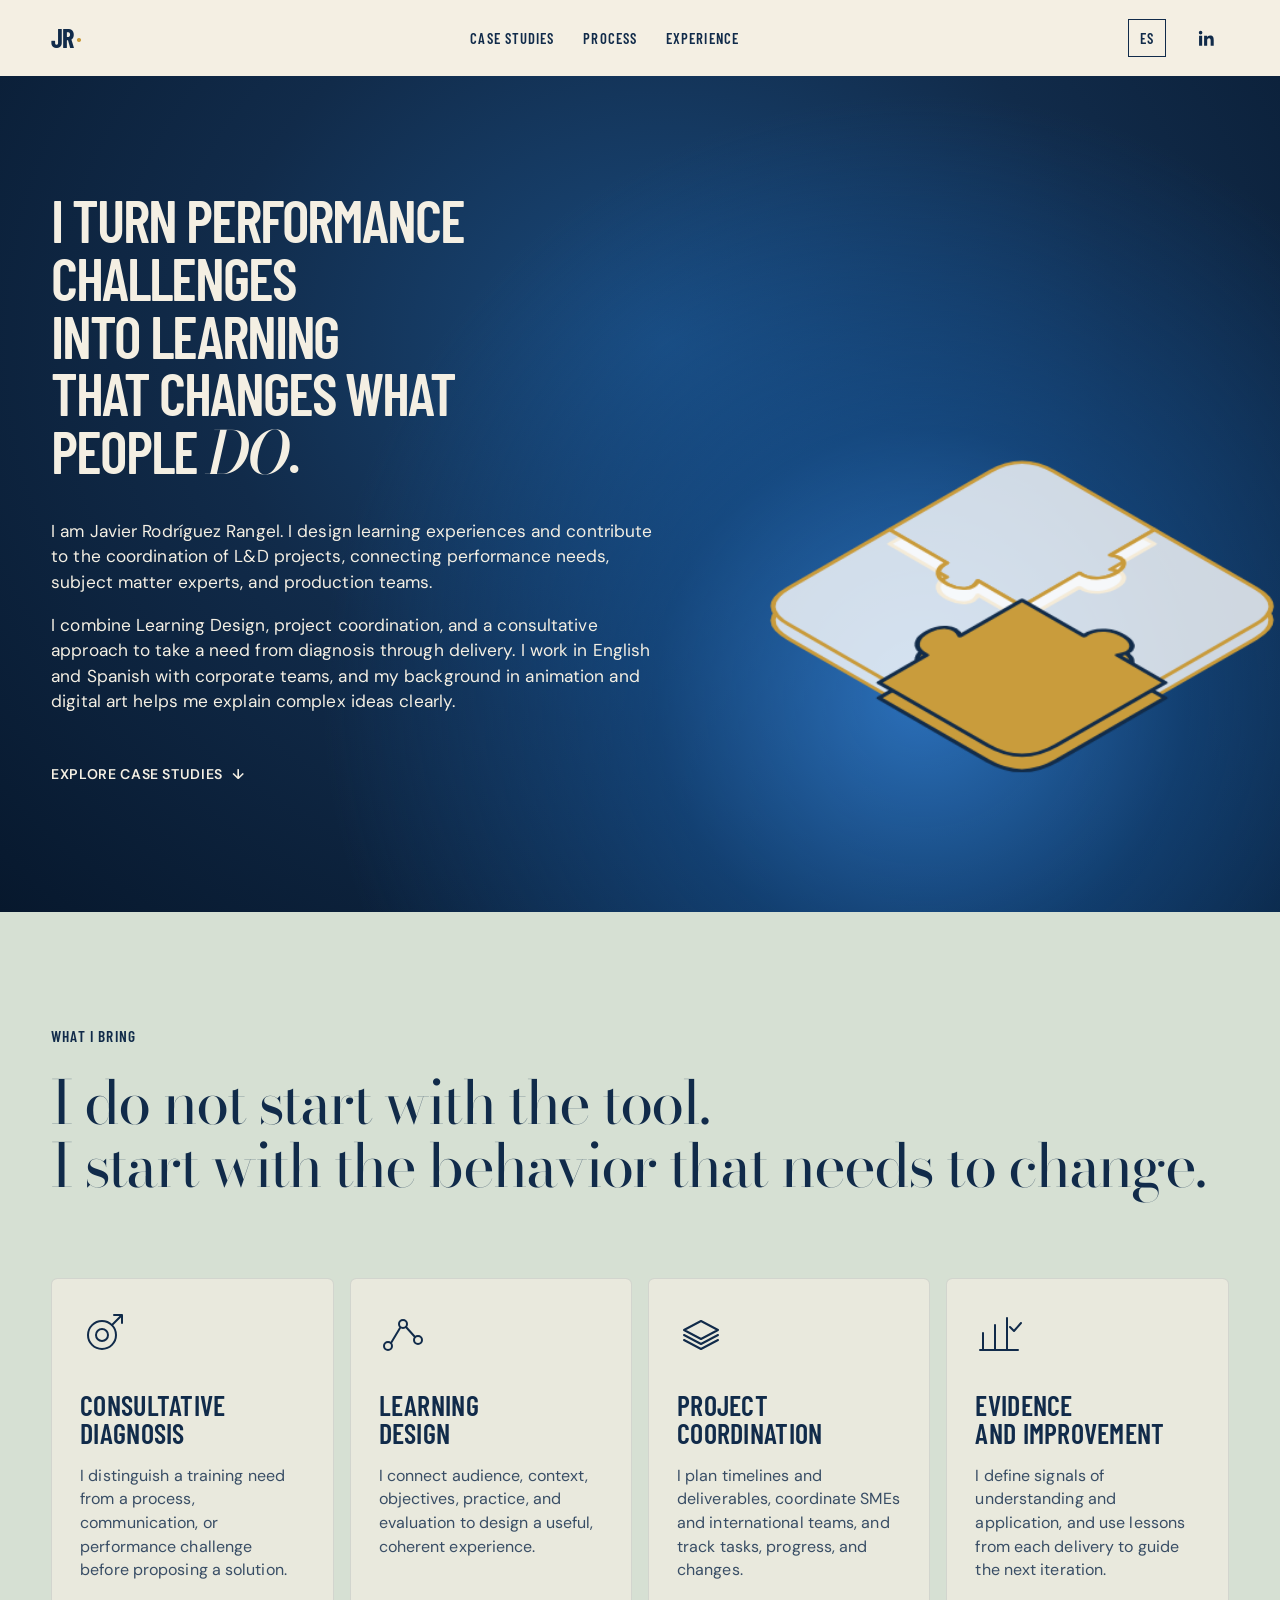
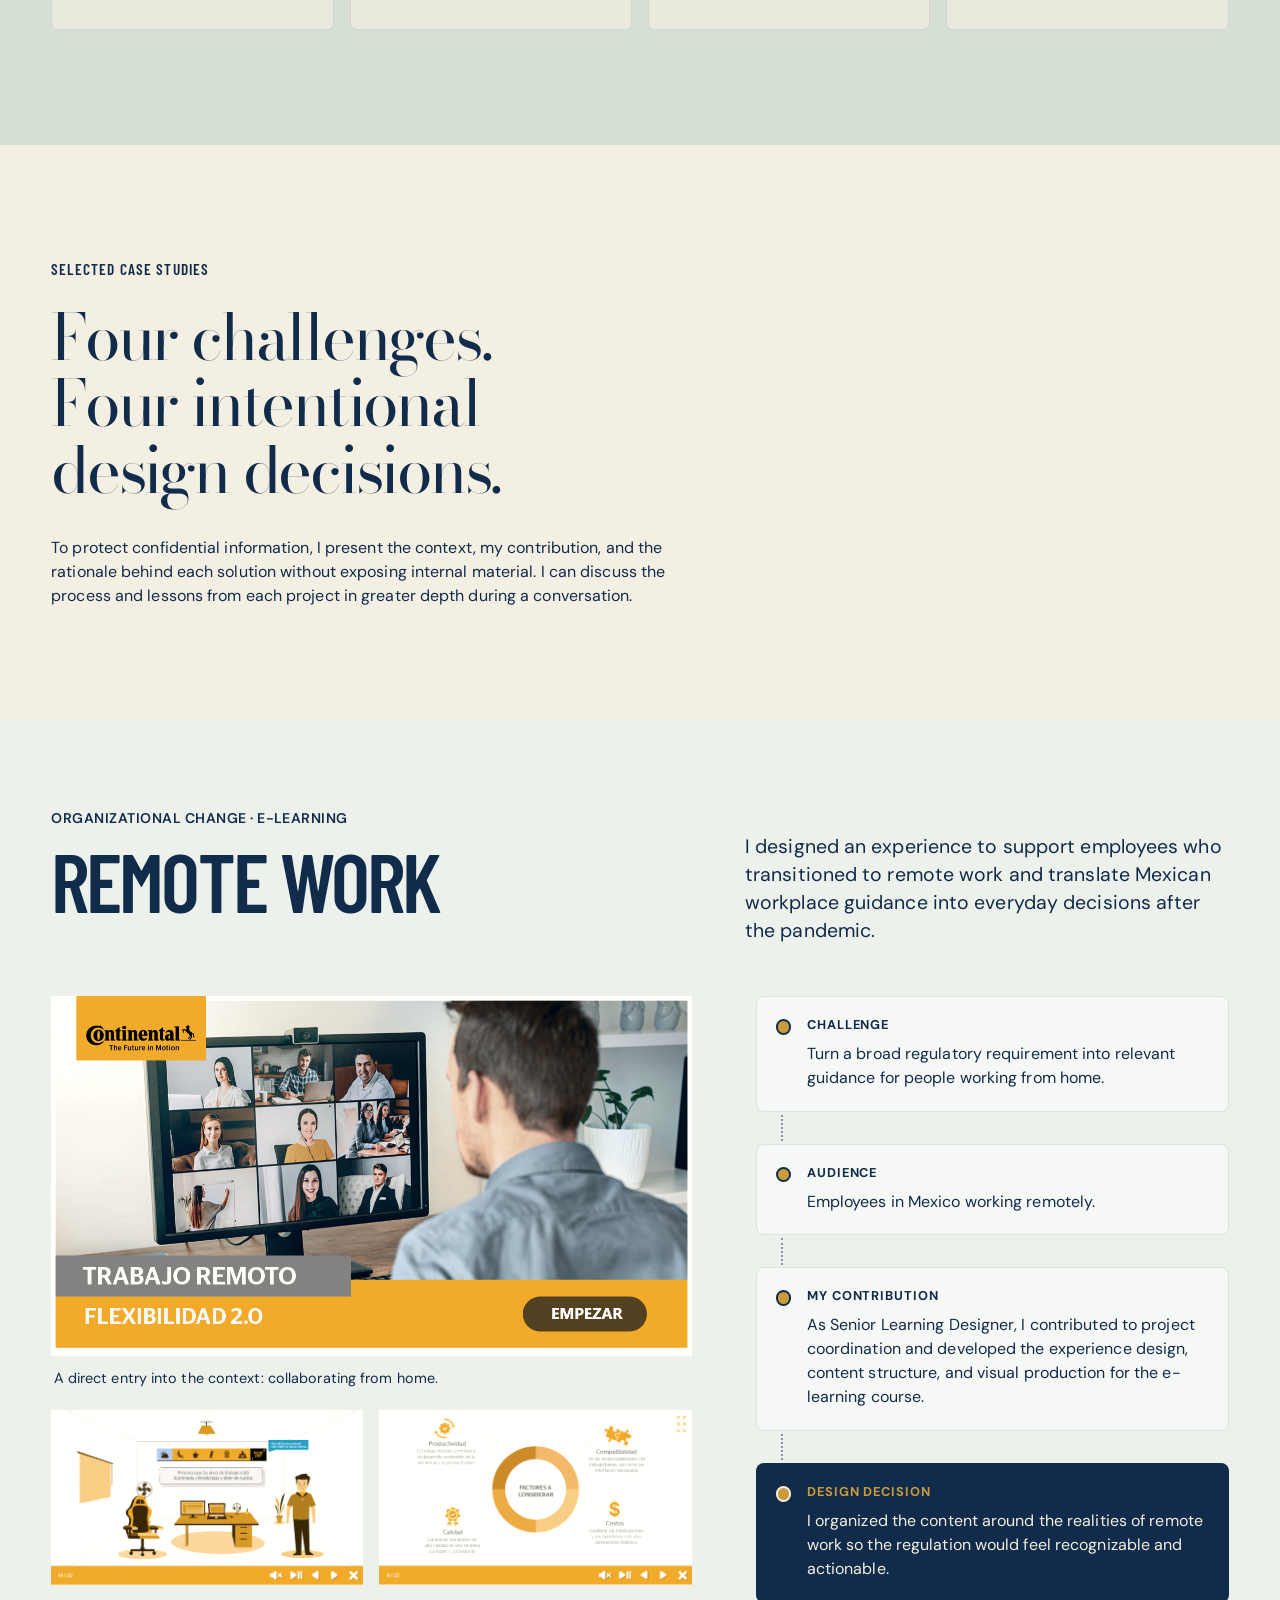
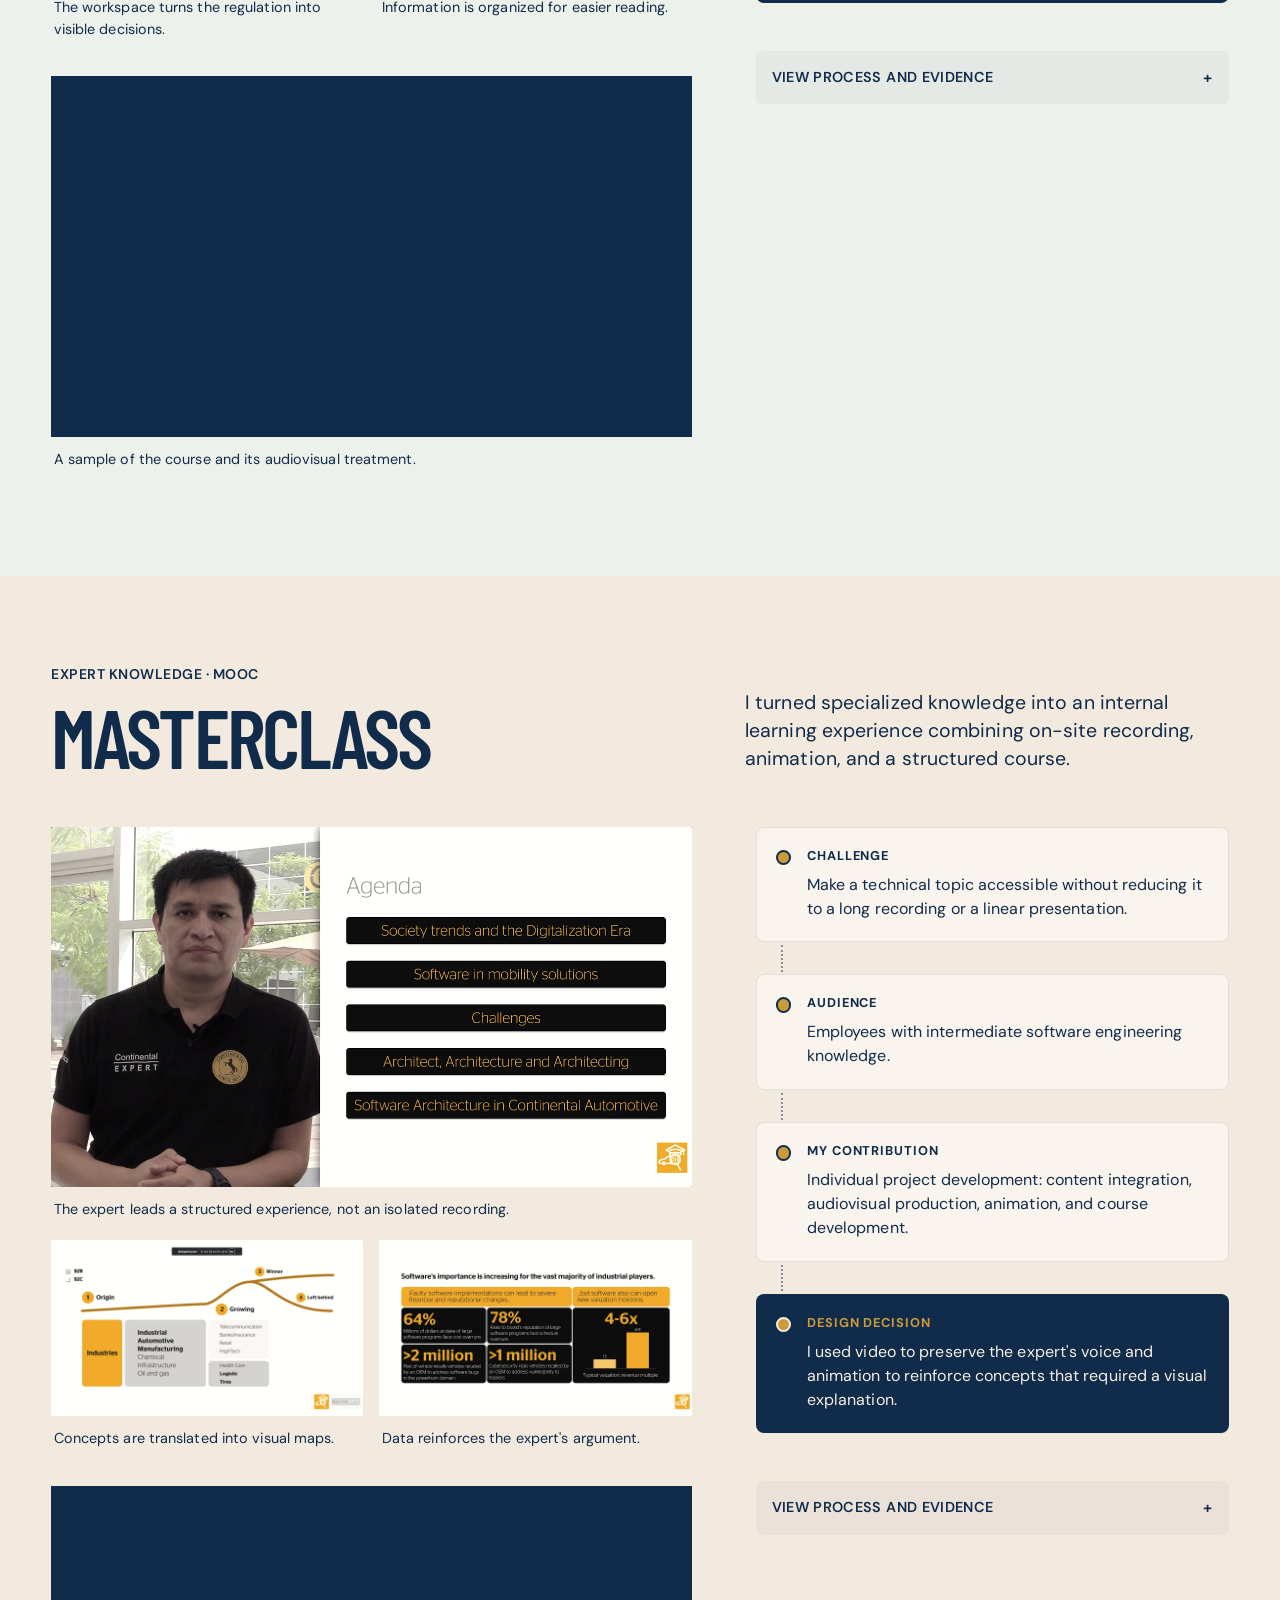
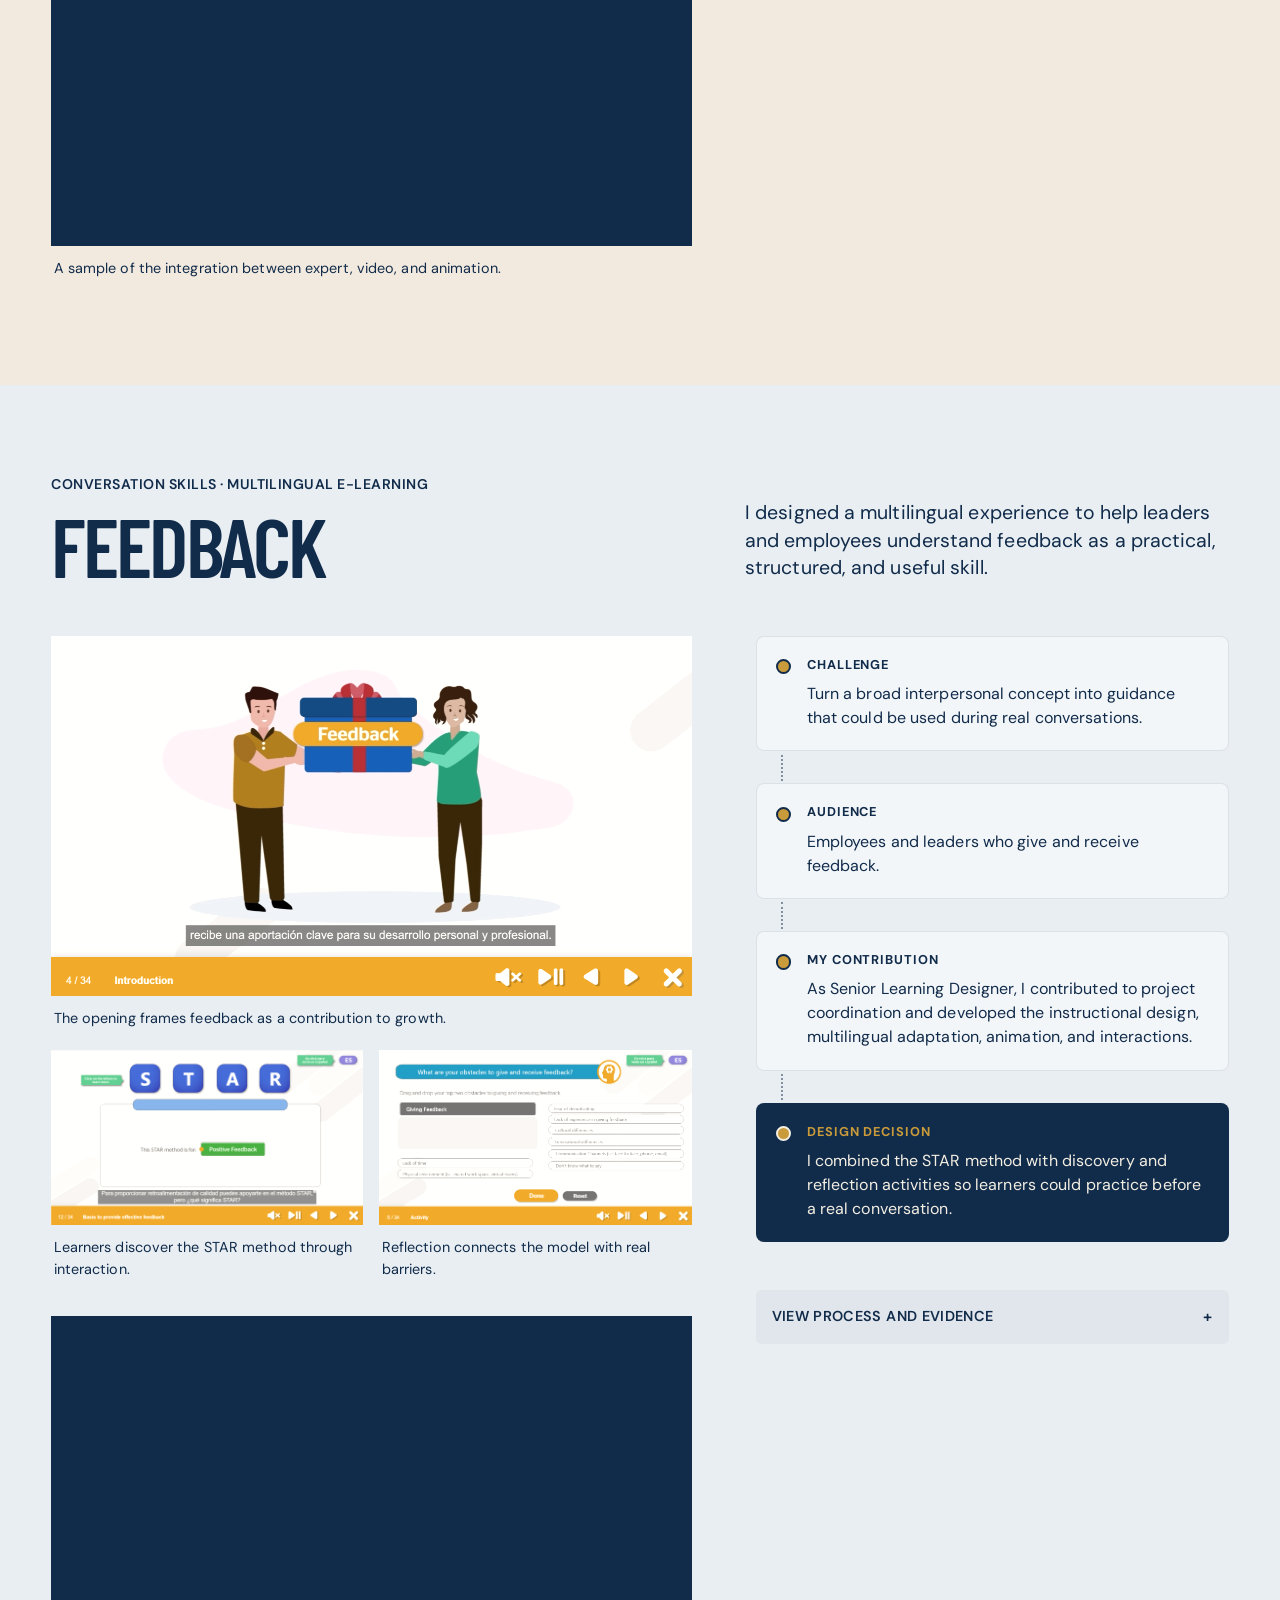
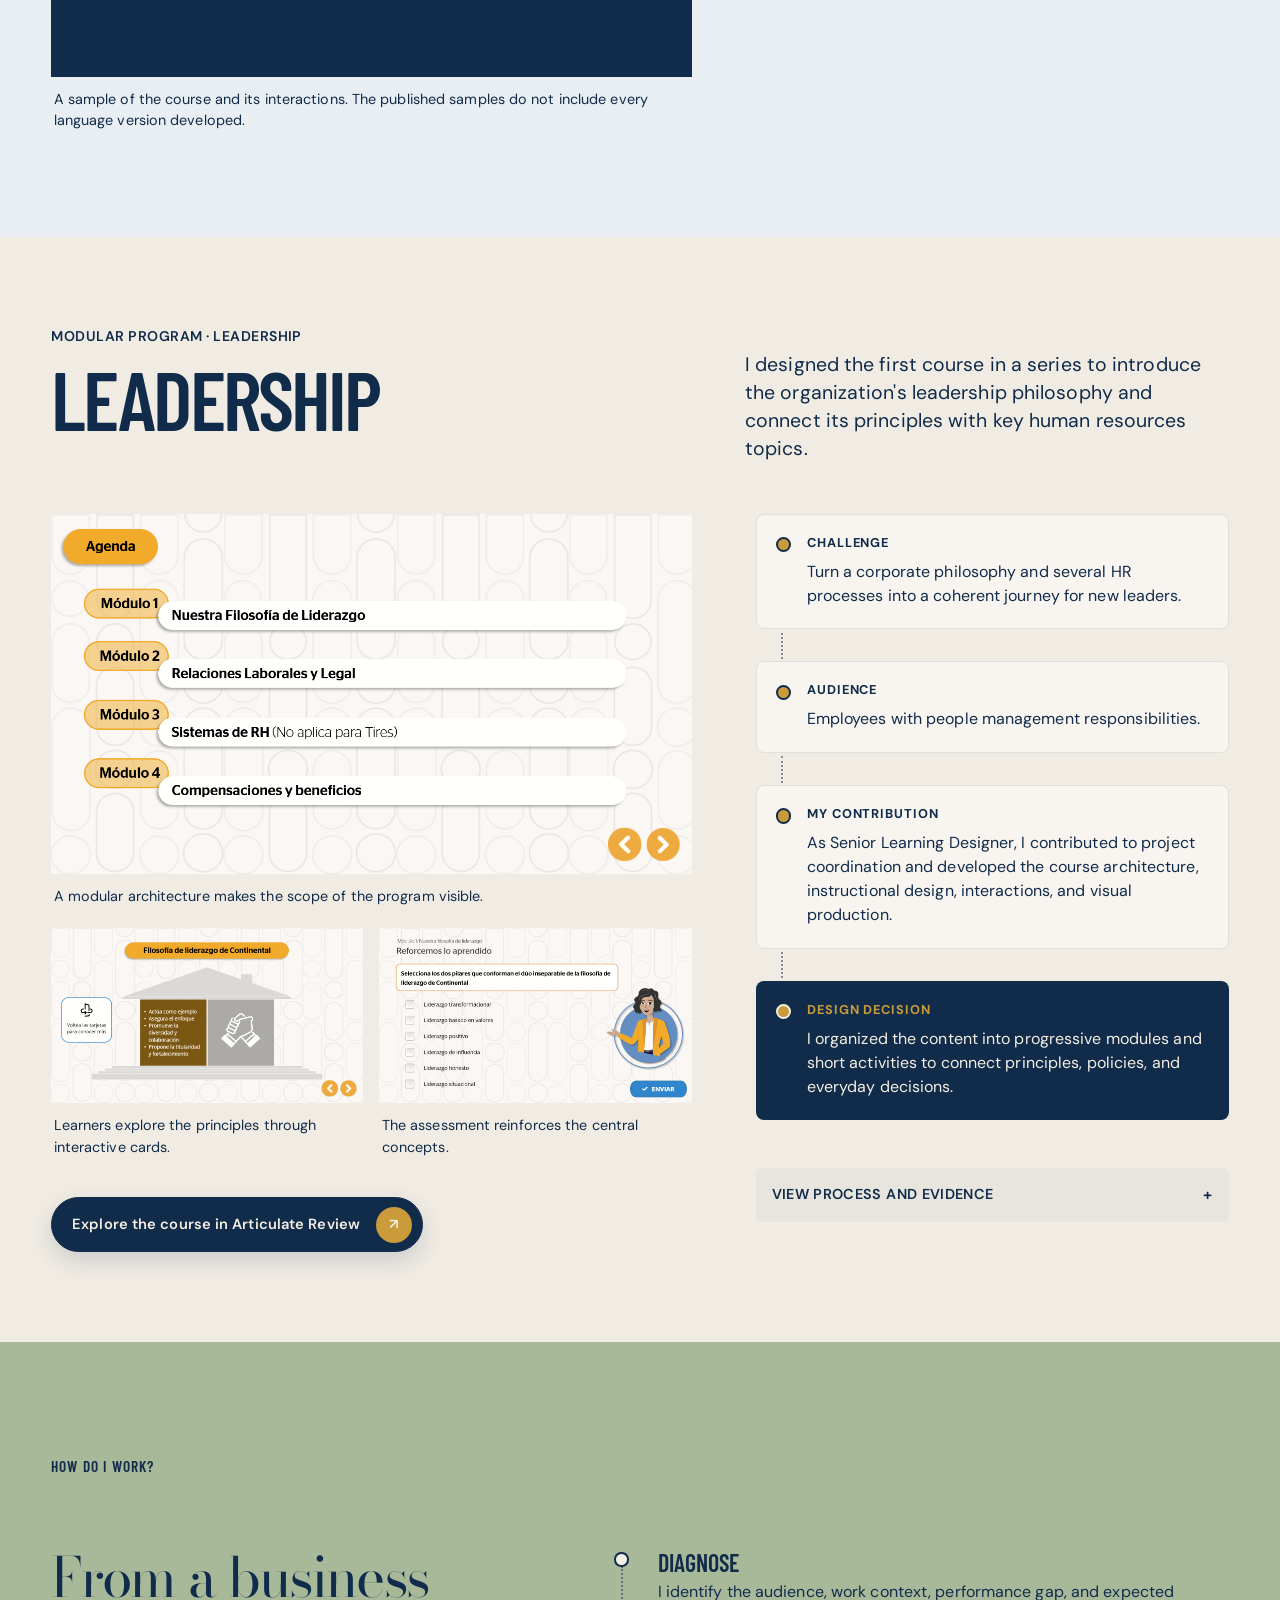
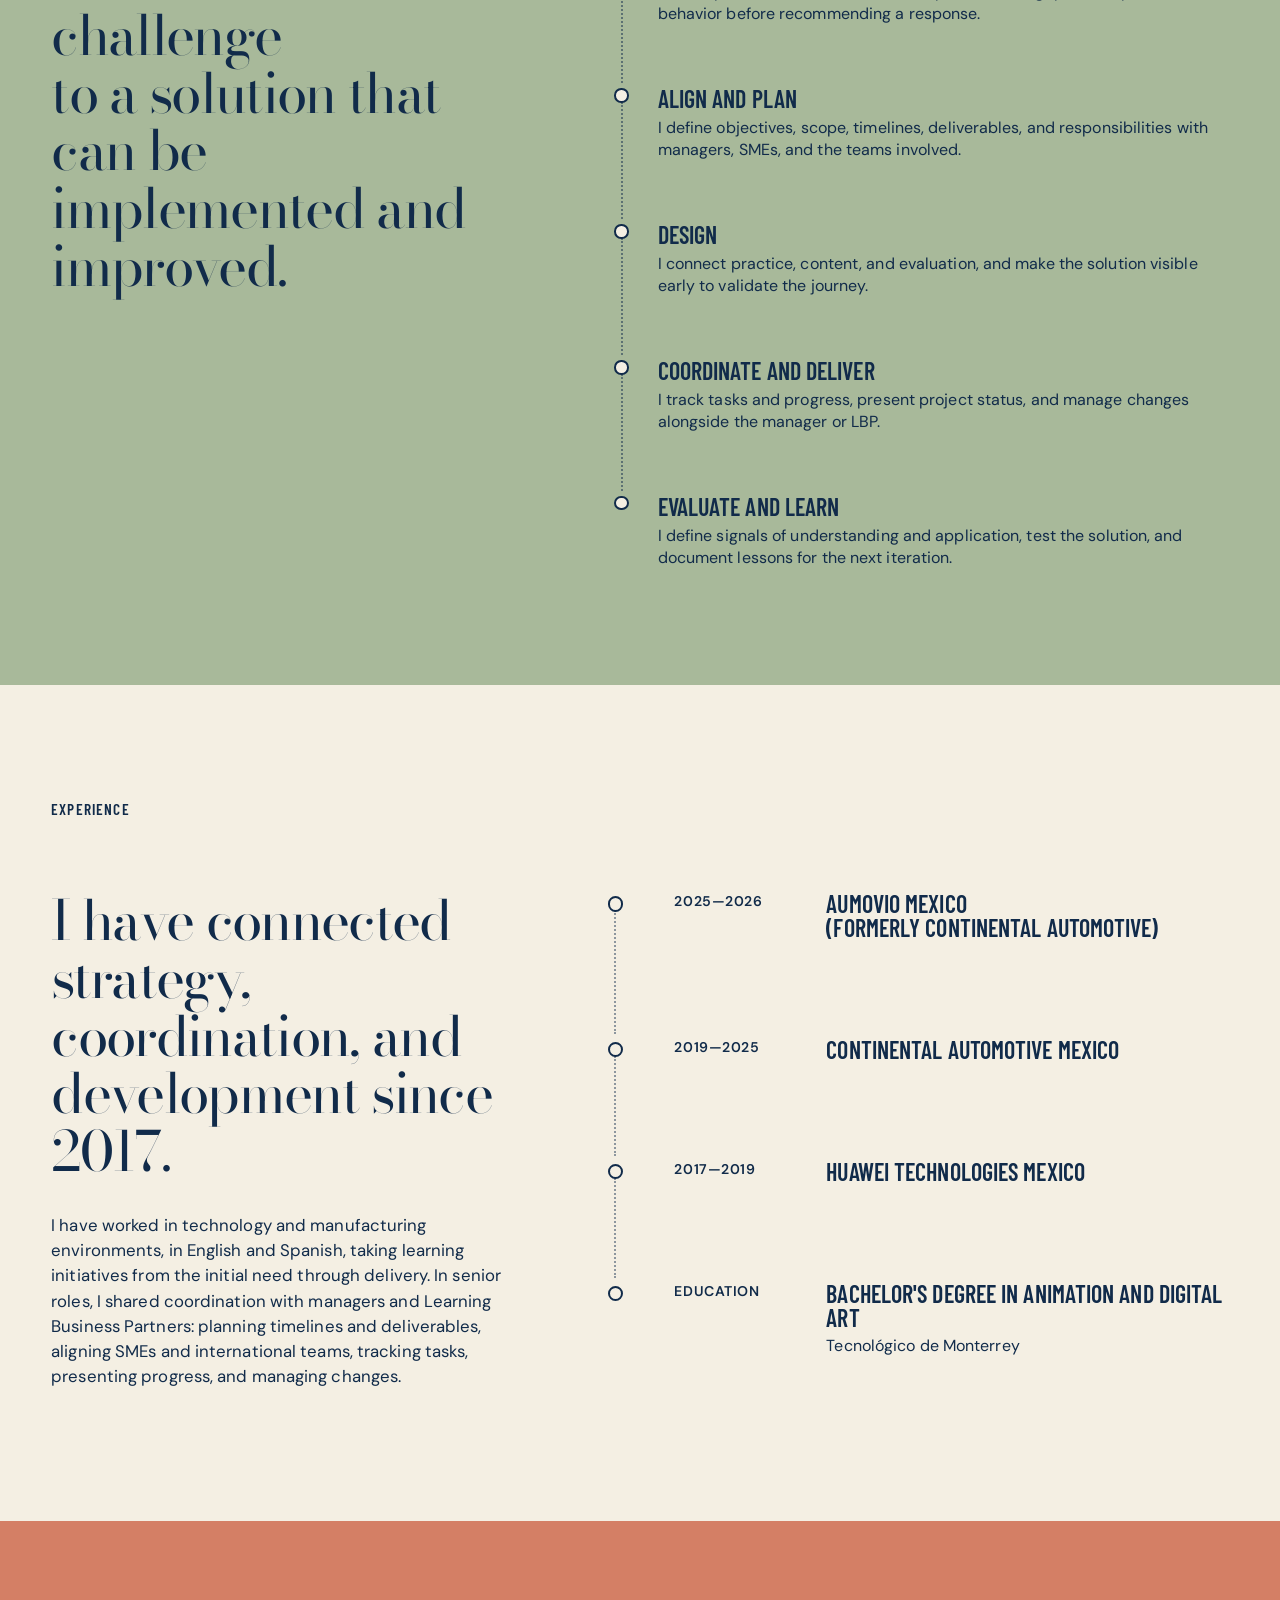
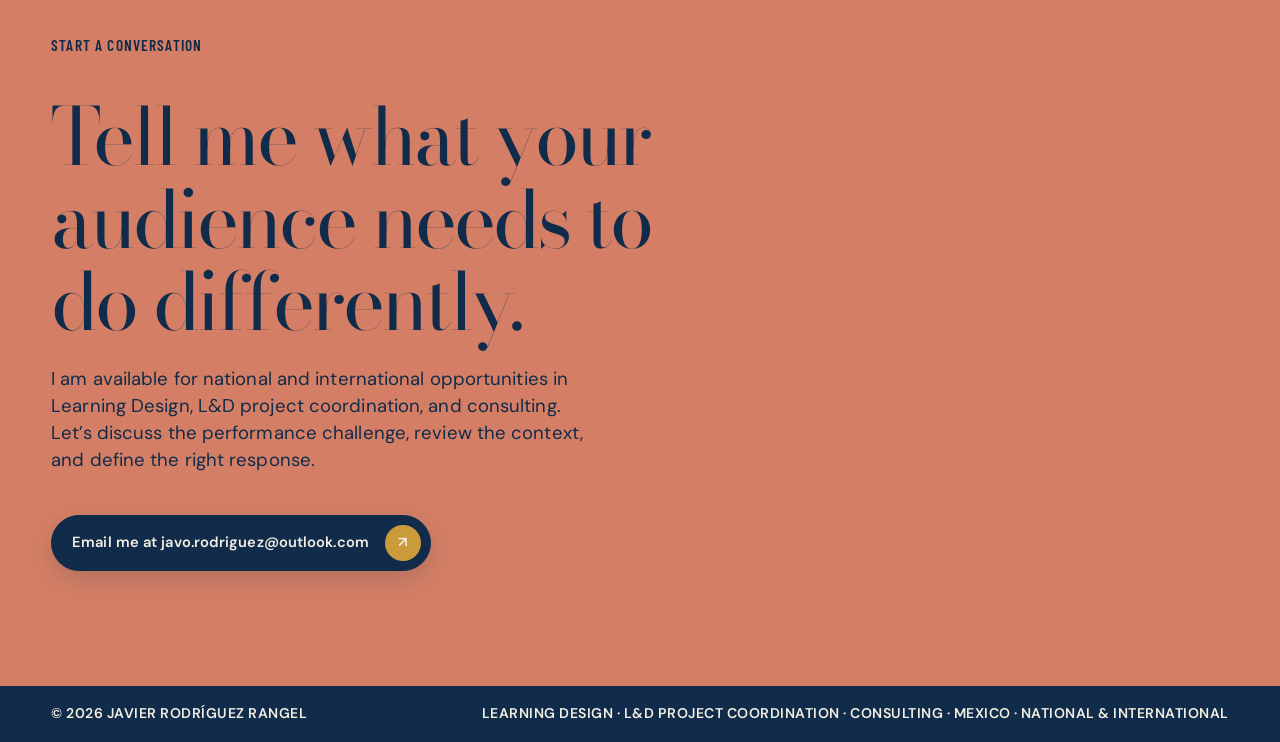
==== commit b66cf084: "Refinar rompecabezas animado del Hero" ====
--- a/index-en.html
+++ b/index-en.html
@@ -12,6 +12,7 @@
     <link href="https://fonts.googleapis.com/css2?family=Barlow+Condensed:ital,wght@0,500;0,600;0,700;1,600&amp;family=Bodoni+Moda:opsz,ital,wght@6..96,500;6..96,600;6..96,500i&amp;family=DM+Sans:opsz,wght@9..40,400;9..40,500;9..40,600;9..40,700&amp;display=swap" rel="stylesheet" />
     <link rel="stylesheet" href="styles.css" />
     <script src="assets/vendor/gsap-3.12.5.min.js" defer></script>
+    <script src="hero-puzzle.js" defer></script>
     <script src="script.js" defer></script>
   </head>
   <body>
@@ -42,14 +43,8 @@
             </div>
           </div>
           <div class="hero-art" aria-hidden="true">
-            <div class="puzzle-shadow"></div>
             <div class="puzzle-anchor">
-              <div class="puzzle-isometric" data-hero-puzzle>
-                <div class="puzzle-piece puzzle-piece--sage"><div class="puzzle-face"></div></div>
-                <div class="puzzle-piece puzzle-piece--paper"><div class="puzzle-face"></div></div>
-                <div class="puzzle-piece puzzle-piece--sky"><div class="puzzle-face"></div></div>
-                <div class="puzzle-piece puzzle-piece--gold"><div class="puzzle-face"></div></div>
-              </div>
+              <canvas class="hero-puzzle-canvas" data-hero-puzzle width="680" height="440"></canvas>
             </div>
           </div>
         </div>
--- a/styles.css
+++ b/styles.css
@@ -33,7 +33,9 @@
 .wordmark { display: flex; align-items: center; gap: 0.15rem; font: 700 1.65rem/0.8 var(--display); text-decoration: none; letter-spacing: -0.03em; }
 .wordmark span { color: var(--gold); }
 nav { display: flex; gap: 1.8rem; }
-.nav-toggle { display: none; min-width: 2.75rem; min-height: 2.75rem; padding: 0.45rem 0.65rem; border: 1px solid var(--ink); background: transparent; color: var(--ink); font: 600 0.82rem/1 var(--display); letter-spacing: 0.06em; text-transform: uppercase; cursor: pointer; }
+.nav-toggle { display: none; min-height: 2.75rem; padding: 0.5rem 0.85rem; border: 0; border-radius: 999px; background: color-mix(in srgb, var(--ink) 8%, transparent); color: var(--ink); font: 600 0.82rem/1 var(--display); letter-spacing: 0.06em; text-transform: uppercase; cursor: pointer; }
+.nav-toggle:hover, .nav-toggle[aria-expanded="true"] { background: var(--ink); color: var(--paper); }
+.nav-toggle:focus-visible { outline: 2px solid var(--ink); outline-offset: 2px; box-shadow: none; }
 .nav-toggle-icon { position: relative; width: 1.15rem; height: 0.75rem; margin-left: 0.5rem; border-top: 2px solid currentColor; border-bottom: 2px solid currentColor; }
 .nav-toggle-icon::after { content: ""; position: absolute; top: 50%; left: 0; width: 100%; border-top: 2px solid currentColor; transform: translateY(-50%); }
 .nav-toggle[aria-expanded="true"] .nav-toggle-icon { border: 0; }
@@ -67,17 +69,9 @@
 .hero-grid { position: relative; display: grid; grid-template-columns: minmax(0, 1.2fr) minmax(0, 1fr); gap: 3vw; align-items: center; }
 .hero-copy { position: relative; z-index: 2; min-width: 0; }
 .hero-art { position: relative; z-index: 3; align-self: stretch; min-width: 0; min-height: 22rem; pointer-events: none; }
-.puzzle-anchor { position: absolute; top: 65%; left: 60%; width: 300px; height: 300px; transform: translate(-50%, -50%) scale(.9); }
-.puzzle-isometric { position: absolute; inset: 0; width: 300px; height: 300px; transform: matrix(.8660254, .5, -.8660254, .5, 0, 0); transform-origin: 150px 150px; }
-.puzzle-piece, .puzzle-face { position: absolute; inset: 0; width: 300px; height: 300px; }
-.puzzle-piece { filter: drop-shadow(.75px 0 0 var(--ink)) drop-shadow(-.75px 0 0 var(--ink)) drop-shadow(0 .75px 0 var(--ink)) drop-shadow(0 -.75px 0 var(--ink)); }
-.puzzle-face { background: var(--piece-color); clip-path: var(--piece-shape); }
-.puzzle-face--depth { background: color-mix(in srgb, var(--piece-color) 65%, var(--ink)); }
-.puzzle-piece--sage { --piece-color: var(--acid); --piece-shape: path('M 36 0 H 150 V 50 C 175 35 180 88 150 85 V 150 H 100 C 115 175 62 180 65 150 H 0 V 36 Q 0 0 36 0 Z'); }
-.puzzle-piece--paper { --piece-color: var(--paper); --piece-shape: path('M 150 0 H 264 Q 300 0 300 36 V 150 H 250 C 265 125 212 120 215 150 H 150 V 85 C 180 88 175 35 150 50 Z'); }
-.puzzle-piece--sky { --piece-color: var(--sky); --piece-shape: path('M 0 150 H 65 C 62 180 115 175 100 150 H 150 V 215 C 125 200 120 253 150 250 V 300 H 36 Q 0 300 0 264 Z'); }
-.puzzle-piece--gold { --piece-color: var(--gold); --piece-shape: path('M 150 150 H 215 C 212 120 265 125 250 150 H 300 V 264 Q 300 300 264 300 H 150 V 250 C 120 253 125 200 150 215 Z'); }
-.puzzle-shadow { position: absolute; top: calc(65% + 5rem); left: 60%; width: min(90%, 23rem); height: 4rem; transform: translateX(-50%); border-radius: 50%; background: var(--paper); opacity: .11; filter: blur(18px); }
+.puzzle-anchor { --puzzle-scale: 1; --puzzle-zoom: 1; position: absolute; top: 65%; left: 60%; width: 680px; height: 440px; transform: translate(-50%, -50%) scale(calc(var(--puzzle-scale) * var(--puzzle-zoom))); }
+.hero-puzzle-canvas { display: block; width: 100%; height: 100%; }
+
 h1 { max-width: 18ch; margin-bottom: 0; font-family: var(--display); font-size: clamp(2.8rem, 4.6vw, 4.8rem); letter-spacing: -0.035em; line-height: 0.98; font-weight: 600; text-transform: uppercase; }
 h1 em { font-family: var(--serif); font-weight: 500; }
 .headline-line { display: block; }
@@ -178,25 +172,24 @@
 footer { display: flex; justify-content: space-between; padding: 1.1rem 4vw; background: var(--ink); color: var(--paper); font: 600 0.88rem/1.5 var(--sans); letter-spacing: 0.035em; text-transform: uppercase; }
 
 @media (max-width: 1050px) {
-  .puzzle-anchor { transform: translate(-50%, -50%) scale(.78); }
+  .puzzle-anchor { --puzzle-scale: .85; }
   .value-grid { grid-template-columns: 1fr 1fr; }
   .process-grid, .experience-grid { grid-template-columns: 1fr; gap: 2.5rem; }
 }
 
 @media (max-width: 720px) {
   .site-header { flex-wrap: wrap; padding: 1rem 5vw; }
-  .js .nav-toggle { display: inline-flex; align-items: center; justify-content: center; order: 2; margin-left: auto; }
-  .header-actions { order: 3; }
+  .js .nav-toggle { display: inline-flex; align-items: center; justify-content: center; order: 3; margin-left: 0.65rem; }
+  .header-actions { order: 2; margin-left: auto; }
   nav[data-navigation] { order: 4; flex: 1 0 100%; padding-top: 0.8rem; }
   .js nav[data-navigation] { display: none; }
   .js nav[data-navigation].is-open { display: flex; flex-direction: column; gap: 0; }
   .js nav[data-navigation].is-open a { min-height: 3rem; border-top: 1px solid var(--line); }
   .section { padding: 4.5rem 5vw; }
   .hero { min-height: auto; }
-  .hero-art { min-height: 19rem; }
-  .hero-art { overflow: clip; }
-  .puzzle-anchor { top: 55%; left: 50%; transform: translate(-50%, -50%) scale(.65); }
-  .puzzle-shadow { top: 73%; left: 50%; width: min(80%, 18rem); height: 2.5rem; }
+  /* Let the enlarged pieces use the Hero's padding instead of clipping at this slot. */
+  .hero-art { min-height: 19rem; overflow: visible; }
+  .puzzle-anchor { --puzzle-scale: .8; top: 50%; left: 50%; }
   .hero-grid, .case-header, .case-body, .process-grid, .experience-grid { grid-template-columns: 1fr; gap: 2.5rem; }
   .hero-intro { font-size: 1rem; }
   h1 { max-width: 100%; font-size: clamp(2.35rem, 12vw, 3.35rem); overflow-wrap: normal; word-break: normal; }
@@ -220,8 +213,16 @@
   footer { flex-direction: column; gap: 0.5rem; overflow-wrap: anywhere; }
 }
 
+@media (max-width: 560px) {
+  .puzzle-anchor { --puzzle-scale: .6; }
+}
+
 @media (max-width: 420px) {
-  .puzzle-anchor { transform: translate(-50%, -50%) scale(.45); }
+  .puzzle-anchor { --puzzle-scale: .55; }
+}
+
+@media (max-width: 360px) {
+  .puzzle-anchor { --puzzle-scale: .45; }
 }
 
 @media (prefers-reduced-motion: reduce) {
